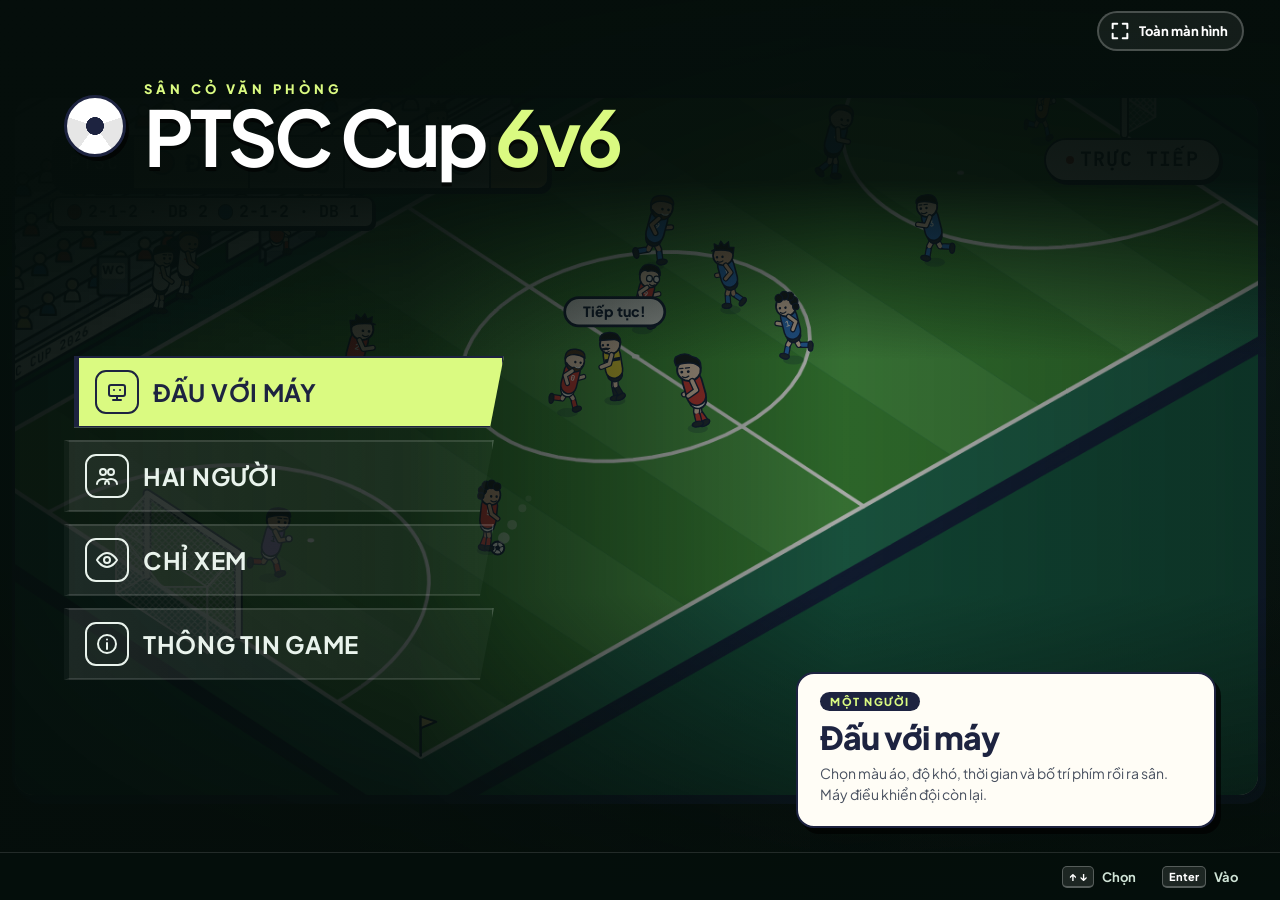
==== index.html @ 2df32056 "Kế hoạch trận kiểu PES, thay người và chiến thuật tự chọn, bộ lối chơi mới - Kế hoạch trận trong men" ====
<!doctype html>
<html lang="vi">
<head>
<meta charset="utf-8">
<meta name="viewport" content="width=device-width, initial-scale=1, viewport-fit=cover">
<meta name="theme-color" content="#06110d">
<title>PTSC Cup 6v6</title>
<link rel="stylesheet" href="game.css?v=20261016-plan">
</head>
<body>
<!-- The whole game is one stage: every menu, setting, guide and the match itself live inside it. -->
<main id="game" class="game" data-screen="menu" aria-label="PTSC Cup 6v6">
  <header class="game-bar">
    <button type="button" class="nav-back" hidden><span class="nav-back-icon" aria-hidden="true">‹</span><span class="nav-back-label">Quay lại</span><kbd>Esc</kbd></button>
    <p class="crumbs" aria-live="polite"></p>
    <button type="button" class="tool bar-fullscreen" data-fullscreen aria-pressed="false" aria-label="Toàn màn hình" title="Toàn màn hình"><svg viewBox="0 0 24 24" aria-hidden="true"><path class="expand-icon" d="M9 4H4v5m11-5h5v5M4 15v5h5m11-5v5h-5"/><path class="collapse-icon" d="M4 9h5V4m11 5h-5V4M9 20v-5H4m11 5v-5h5"/></svg><span class="fullscreen-label">Toàn màn hình</span></button>
  </header>

  <!-- Watching. As the main menu it plays behind the menu. -->
  <section id="panel-watch" class="screen watch-screen" data-screen="watch" aria-label="Chỉ xem">
    <div class="arena" tabindex="0" aria-label="Sân xem trận đấu; Space hoặc Esc mở menu, giữ Tab xem chỉ số">
      <div class="arena-surface">
        <div id="watch-match" class="ptsc-football"></div>
        <div class="arena-tools">
          <button type="button" class="tool pause" aria-label="Tạm dừng" title="Tạm dừng (Space)"><svg viewBox="0 0 24 24" aria-hidden="true"><path class="pause-icon" d="M8 5v14M16 5v14"/><path class="play-icon" d="M8 5l11 7-11 7z"/></svg></button>
          <button type="button" class="tool fullscreen" data-fullscreen aria-pressed="false" aria-label="Toàn màn hình" title="Toàn màn hình"><svg viewBox="0 0 24 24" aria-hidden="true"><path class="expand-icon" d="M9 4H4v5m11-5h5v5M4 15v5h5m11-5v5h-5"/><path class="collapse-icon" d="M4 9h5V4m11 5h-5V4M9 20v-5H4m11 5v-5h5"/></svg></button>
        </div>
      </div>
    </div>
    <nav class="main-menu" aria-label="Menu chính" hidden>
      <div class="menu-brand"><span class="brand-ball" aria-hidden="true"></span><div><span class="menu-eyebrow">Sân cỏ văn phòng</span><h1>PTSC Cup <em>6v6</em></h1></div></div>
      <ul class="menu-list">
        <li><a class="menu-item is-featured" href="#/cpu" data-go="cpu" data-nav data-kicker="Một người" data-desc="Chọn màu áo, độ khó, thời gian và bố trí phím rồi ra sân. Máy điều khiển đội còn lại."><span class="menu-icon" aria-hidden="true"><svg viewBox="0 0 24 24"><rect x="4" y="5" width="16" height="11" rx="2"/><path d="M8 20h8M12 16v4M9 10h.01M15 10h.01"/></svg></span><b>Đấu với máy</b></a></li>
        <li><a class="menu-item" href="#/local" data-go="local" data-nav data-kicker="Hai người · một bàn phím" data-desc="Mỗi người một đội trên cùng bàn phím. Người A chọn màu áo, người B chọn sân bắt đầu."><span class="menu-icon" aria-hidden="true"><svg viewBox="0 0 24 24"><circle cx="8" cy="8" r="3"/><circle cx="16" cy="8" r="3"/><path d="M2 20c0-3 3-5 6-5s6 2 6 5M10 20c0-3 3-5 6-5s6 2 6 5"/></svg></span><b>Hai người</b></a></li>
        <li><a class="menu-item" href="#/watch" data-go="watch" data-nav data-kicker="Máy đấu máy" data-desc="Hai đội máy đá với nhau: rượt đuổi, lội ngược dòng, bàn thắng phút cuối. Xem thẻ chỉ số của cả hai đội."><span class="menu-icon" aria-hidden="true"><svg viewBox="0 0 24 24"><path d="M2 12s4-7 10-7 10 7 10 7-4 7-10 7S2 12 2 12z"/><circle cx="12" cy="12" r="3"/></svg></span><b>Chỉ xem</b></a></li>
        <li><a class="menu-item" href="#/info/skills" data-go="info" data-nav data-kicker="Sổ tay" data-desc="Bảng skill, chỉ số và hình thể, phong cách chơi, layout phím, điều khiển, độ khó và luật."><span class="menu-icon" aria-hidden="true"><svg viewBox="0 0 24 24"><circle cx="12" cy="12" r="9"/><path d="M12 11v6M12 7.5h.01"/></svg></span><b>Thông tin game</b></a></li>
      </ul>
      <aside class="menu-preview" aria-live="polite"><span class="menu-preview-kicker"></span><strong class="menu-preview-title"></strong><p class="menu-preview-text"></p></aside>
    </nav>
  </section>

  <section id="panel-cpu" class="screen game-panel" data-screen="cpu" data-mode="cpu" aria-label="Đấu với máy" hidden>
    <div class="setup">
      <div class="setup-main">
        <div class="setup-title"><span class="kicker">Đấu với máy</span><h2>Chuẩn bị trận</h2></div>
        <div class="opt-list" role="group" aria-label="Cài đặt trận"></div>
        <p class="opt-desc" aria-live="polite"></p>
      </div>
      <aside class="setup-side"><div class="matchup"></div><button type="button" class="start" data-nav>Vào sân</button></aside>
    </div>
    <div class="match-screen" hidden>
      <div class="arena" tabindex="0" role="group" aria-label="Sân đấu với máy; dùng bàn phím để chơi, Esc mở menu, giữ Tab xem chỉ số">
        <div class="arena-surface">
          <div class="match-host"></div>
          <div class="arena-hints"><div class="pad-help" data-slot="A"></div></div>
          <div class="arena-tools">
            <button type="button" class="tool pause" aria-label="Tạm dừng" title="Tạm dừng (Space)"><svg viewBox="0 0 24 24" aria-hidden="true"><path class="pause-icon" d="M8 5v14M16 5v14"/><path class="play-icon" d="M8 5l11 7-11 7z"/></svg></button>
            <button type="button" class="tool fullscreen" data-fullscreen aria-pressed="false" aria-label="Toàn màn hình" title="Toàn màn hình"><svg viewBox="0 0 24 24" aria-hidden="true"><path class="expand-icon" d="M9 4H4v5m11-5h5v5M4 15v5h5m11-5v5h-5"/><path class="collapse-icon" d="M4 9h5V4m11 5h-5V4M9 20v-5H4m11 5v-5h5"/></svg></button>
          </div>
        </div>
        <p class="match-status sr-only" role="status"></p>
      </div>
    </div>
  </section>

  <section id="panel-local" class="screen game-panel" data-screen="local" data-mode="local" aria-label="Hai người" hidden>
    <div class="setup">
      <div class="setup-main">
        <div class="setup-title"><span class="kicker">Hai người</span><h2>Chuẩn bị trận</h2></div>
        <div class="opt-list" role="group" aria-label="Cài đặt trận"></div>
        <p class="opt-desc" aria-live="polite"></p>
      </div>
      <aside class="setup-side"><div class="matchup"></div><button type="button" class="start" data-nav>Vào sân</button></aside>
    </div>
    <div class="match-screen" hidden>
      <div class="arena" tabindex="0" role="group" aria-label="Sân đấu hai người; dùng chung bàn phím, Esc mở menu, giữ Tab xem chỉ số">
        <div class="arena-surface">
          <div class="match-host"></div>
          <div class="arena-hints"><div class="pad-help" data-slot="A"></div><div class="pad-help" data-slot="B"></div></div>
          <div class="arena-tools">
            <button type="button" class="tool pause" aria-label="Tạm dừng" title="Tạm dừng (Space)"><svg viewBox="0 0 24 24" aria-hidden="true"><path class="pause-icon" d="M8 5v14M16 5v14"/><path class="play-icon" d="M8 5l11 7-11 7z"/></svg></button>
            <button type="button" class="tool fullscreen" data-fullscreen aria-pressed="false" aria-label="Toàn màn hình" title="Toàn màn hình"><svg viewBox="0 0 24 24" aria-hidden="true"><path class="expand-icon" d="M9 4H4v5m11-5h5v5M4 15v5h5m11-5v5h-5"/><path class="collapse-icon" d="M4 9h5V4m11 5h-5V4M9 20v-5H4m11 5v-5h5"/></svg></button>
          </div>
        </div>
        <p class="match-status sr-only" role="status"></p>
      </div>
    </div>
  </section>

  <section id="screen-info" class="screen info-screen" data-screen="info" aria-label="Thông tin game" hidden>
    <div class="info-layout">
      <nav class="info-nav" role="tablist" aria-label="Thông tin game">
        <a role="tab" href="#/info/skills" data-pane="skills" data-nav>Bảng skill</a>
        <a role="tab" href="#/info/stats" data-pane="stats" data-nav>Chỉ số &amp; hình thể</a>
        <a role="tab" href="#/info/styles" data-pane="styles" data-nav>Phong cách chơi</a>
        <a role="tab" href="#/info/keys" data-pane="keys" data-nav>Layout phím</a>
        <a role="tab" href="#/info/controls" data-pane="controls" data-nav>Điều khiển</a>
        <a role="tab" href="#/info/rules" data-pane="rules" data-nav>Độ khó &amp; luật</a>
      </nav>
      <div class="info-panes" tabindex="0" aria-label="Nội dung; dùng mũi tên để cuộn">
        <div class="info-pane" data-pane="skills" role="tabpanel"></div>
        <div class="info-pane" data-pane="stats" role="tabpanel" hidden></div>
        <div class="info-pane" data-pane="styles" role="tabpanel" hidden></div>
        <div class="info-pane" data-pane="keys" role="tabpanel" hidden></div>
        <div class="info-pane" data-pane="controls" role="tabpanel" hidden></div>
        <div class="info-pane" data-pane="rules" role="tabpanel" hidden></div>
      </div>
    </div>
  </section>

  <footer class="prompt-bar" aria-label="Phím tắt"></footer>

  <div class="game-dialog" hidden>
    <div class="dialog-card" role="alertdialog" aria-modal="true" aria-labelledby="game-dialog-text">
      <p id="game-dialog-text" class="dialog-text"></p>
      <div class="dialog-actions"><button type="button" class="menu-item" data-nav data-answer="no">Hủy</button><button type="button" class="menu-item is-danger" data-nav data-answer="yes">Đồng ý</button></div>
    </div>
  </div>
</main>
<script src="ptsc-football.js?v=20261016-plan" defer></script>
<script src="keymap.js?v=20261016-plan" defer></script>
<script src="penalties.js?v=20261016-plan" defer></script>
<script src="game.js?v=20261016-plan" defer></script>
</body>
</html>
---- game.css ----
/* ------------------------------------------------------------------------------------------------
 * PTSC Cup 6v6 — the game page. Everything lives on one stage that fills the window (or the screen):
 * menus over a live match, match settings, the match with its pause menu and sheets, and game info.
 * Sticker style of the match art: ink outlines, offset shadows and a pear accent on a night-pitch ground.
 * ---------------------------------------------------------------------------------------------- */
:root { --ink: #1d2340; --paper: #f4f1e8; --card: #fffdf6; --pear: #dafa81; --pear-2: #e8ffa8; --night: #050e0b; --pitch: #0f2a22; --pitch-2: #133a2d; --muted: #586072; --line: #ffffff1f; --soft: #cfe3d6;
  color-scheme: dark; font-family: "Plus Jakarta Sans", "Segoe UI", system-ui, sans-serif; color: #e9f3ec; background: var(--night); }
* { box-sizing: border-box; }
html, body { height: 100%; margin: 0; overflow: hidden; background: var(--night); }
button, input, select { font: inherit; }
button { cursor: pointer; font-weight: 750; color: inherit; }
button:disabled { cursor: default; opacity: .45; }
[hidden] { display: none !important; }
:focus-visible { outline: 3px solid var(--pear); outline-offset: 2px; }
.sr-only { position: absolute; width: 1px; height: 1px; margin: -1px; padding: 0; overflow: hidden; clip: rect(0 0 0 0); white-space: nowrap; border: 0; }
kbd { display: inline-grid; place-items: center; min-width: 25px; min-height: 26px; padding: 0 6px; border: 1px solid #bcbeb2; border-bottom: 3px solid #bcbeb2; border-radius: 5px; background: #fffdf6; color: #1d2340; font-family: inherit; font-size: 11px; font-weight: 750; }
.primary, .secondary { min-height: 44px; border: 2px solid var(--ink); border-radius: 10px; padding: 10px 20px; background: var(--card); color: var(--ink); box-shadow: 2px 3px 0 var(--ink); }
.primary { background: var(--pear); }
.primary:hover, .secondary:hover:not(:disabled) { filter: brightness(.96); }
.primary:active, .secondary:active:not(:disabled) { transform: translate(1px, 2px); box-shadow: 1px 1px 0 var(--ink); }
.red { background: #e45248; }
.blue { background: #397eca; }

/* Stage */
.game { position: fixed; inset: 0; overflow: hidden; isolation: isolate;
  background: radial-gradient(120% 90% at 50% -10%, #1d5a40 0%, #0d281d 48%, var(--night) 100%); }
.game::before { content: ""; position: absolute; inset: 0; z-index: -1; pointer-events: none;
  background: repeating-linear-gradient(90deg, #ffffff06 0 90px, transparent 90px 180px); }
.screen { position: absolute; inset: 0; }

/* Top bar and key prompts: menus only, never over the match. */
.game-bar { position: absolute; top: 0; left: 0; right: 0; z-index: 20; display: flex; align-items: center; gap: 16px; height: 62px; padding: 0 clamp(12px, 3vw, 36px); pointer-events: none; }
.game-bar > * { pointer-events: auto; }
.game[data-screen="watch"] .game-bar, .game[data-screen="match"] .game-bar, .game[data-screen="watch"] .prompt-bar, .game[data-screen="match"] .prompt-bar { display: none; }
.nav-back { display: inline-flex; flex: none; align-items: center; gap: 8px; white-space: nowrap; min-height: 40px; padding: 5px 8px 5px 12px; border: 2px solid #ffffff3a; border-radius: 99px; background: #ffffff10; color: #fff; font-size: 14px; }
.nav-back-icon { font-size: 22px; line-height: 1; margin-top: -2px; }
.nav-back kbd, .sheet-back kbd { min-width: 0; min-height: 20px; padding: 0 5px; font-size: 10px; border-color: #ffffff50; background: #ffffff1a; color: #fff; border-bottom-width: 2px; }
.nav-back:hover, .nav-back:focus-visible { background: var(--pear); border-color: var(--ink); color: var(--ink); outline: none; }
.nav-back:hover kbd, .nav-back:focus-visible kbd, .sheet-back:hover kbd, .sheet-back:focus kbd { background: #fff; color: var(--ink); border-color: var(--ink); }
.crumbs { display: flex; align-items: center; gap: 10px; margin: 0; min-width: 0; overflow: hidden; white-space: nowrap; text-overflow: ellipsis; font-size: 12px; font-weight: 800; letter-spacing: .16em; text-transform: uppercase; color: var(--soft); }
.crumbs b { color: var(--pear); font-weight: 900; }
.crumbs span { opacity: .5; }
.tool { display: inline-grid; place-items: center; width: 42px; height: 36px; padding: 7px; border: 0; border-radius: 7px; background: #000a; color: #fff; opacity: .85; }
.tool:hover, .tool:focus-visible { opacity: 1; background: #000d; }
.tool svg { width: 22px; height: 22px; fill: none; stroke: currentColor; stroke-width: 2.2; stroke-linecap: round; stroke-linejoin: round; }
.collapse-icon, .is-expanded .expand-icon, .pause .play-icon, .pause.is-paused .pause-icon { display: none; }
.pause.is-paused .play-icon { display: block; }
.is-expanded .collapse-icon { display: block; }
.bar-fullscreen { display: inline-flex; gap: 8px; width: auto; height: 40px; margin-left: auto; padding: 6px 14px 6px 10px; border: 2px solid #ffffff3a; border-radius: 99px; background: #ffffff10; font-size: 13px; opacity: 1; }
.bar-fullscreen:hover, .bar-fullscreen:focus-visible { background: var(--pear); border-color: var(--ink); color: var(--ink); outline: none; }
.prompt-bar { position: absolute; left: 0; right: 0; bottom: 0; z-index: 20; display: flex; flex-wrap: wrap; justify-content: flex-end; align-items: center; gap: 4px 14px; min-height: 48px; padding: 8px clamp(12px, 3vw, 36px); border-top: 1px solid var(--line); background: #050e0bf2; color: var(--soft); font-size: 13px; pointer-events: none; }
.prompt { display: inline-flex; align-items: center; gap: 8px; padding: 4px 6px; border: 0; border-radius: 8px; background: none; color: inherit; font-weight: 700; pointer-events: auto; }
button.prompt:hover, button.prompt:focus-visible { background: #ffffff18; color: #fff; }
.prompt kbd { min-height: 22px; border-color: #ffffff40; border-bottom-width: 2px; background: #ffffff1a; color: #fff; }

/* Pitch: fitted into the stage at 16:9, centred, with its HUD. */
.arena { position: absolute; inset: 0; display: grid; place-items: center; padding: 12px; container-type: size; outline: none; }
.arena-surface { position: relative; width: min(100cqw, calc((100cqh - 8px) * 16 / 9 + 7px)); }
.arena-tools { position: absolute; right: 16px; bottom: 12px; z-index: 8; display: flex; flex-direction: column; gap: 6px; }
.arena-result { position: absolute; left: 50%; top: 14px; transform: translateX(-50%); z-index: 2; padding: 9px 14px; border: 1px solid #f5dd83; border-radius: 10px; background: #10261fed; color: #fff; text-align: center; pointer-events: none; }
.arena-result strong, .arena-result span { display: block; }
.arena-result strong { color: #f5dd83; font-size: clamp(12px, 1.8vw, 20px); }
.arena-result span { margin-top: 3px; font-size: 11px; }
.arena-energy { position: absolute; bottom: 12px; left: 16px; right: 68px; display: flex; justify-content: space-between; gap: 12px; z-index: 2; pointer-events: none; }
.energy-player { display: grid; grid-template-columns: minmax(0, 1fr) auto 74px; align-items: center; gap: 3px 8px; width: 245px; padding: 6px 9px; border-radius: 7px; border-left: 4px solid #e45248; background: #10261fed; color: #fff; font-size: 11px; }
.energy-player[data-team="B"] { border-left-color: #397eca; }
.energy-player strong { font-size: 14px; color: #baf399; font-variant-numeric: tabular-nums; }
.energy-player progress { grid-column: 1 / 3; width: 100%; height: 4px; accent-color: #a1e873; }
.energy-player.is-low strong { color: #ffc17a; }
.energy-player.is-low progress { accent-color: #ff986c; }
.energy-name { overflow: hidden; text-overflow: ellipsis; white-space: nowrap; }
.special-button { grid-column: 3; grid-row: 1 / 3; display: grid; grid-template-columns: 1fr auto; align-items: center; gap: 1px 3px; padding: 4px; min-height: 40px; border: 1px solid #f7cf63; border-radius: 6px; background: #243b2a; color: #ffe494; }
.special-button svg { width: 32px; height: 32px; fill: none; stroke: currentColor; stroke-width: 1.8; stroke-linejoin: round; stroke-linecap: round; filter: drop-shadow(0 0 3px #37a7eb88); }
.special-button.is-unavailable svg { filter: grayscale(1); opacity: .65; }
.special-button.is-active svg { filter: drop-shadow(0 0 4px #70eaffaa); opacity: 1; }
.special-button kbd { font-size: 10px; }
.special-button .skill-short { grid-column: 1 / -1; font-size: 9px; font-weight: 800; line-height: 1.1; text-align: center; white-space: nowrap; }
.special-button .skill-state { grid-column: 1 / -1; font-size: 8px; line-height: 1.1; text-align: center; opacity: .85; }
.special-button.is-unavailable { opacity: .55; }
.special-button.is-active { opacity: 1; color: #c7ffac; border-color: #a6f176; box-shadow: 0 0 9px #a6f17666; }
.special-button.is-used { color: #a7b0ac; border-color: #68736d; }
.restart-choice { position: absolute; z-index: 1; bottom: 82px; left: 16px; max-width: calc(100% - 84px); width: max-content; padding: 5px 8px; border-radius: 7px; background: #10261f80; color: #fff; font-size: 10px; pointer-events: none; }
.restart-choice[data-slot="B"] { left: auto; right: 68px; text-align: right; }
.restart-choice > div { display: flex; flex-wrap: wrap; gap: 5px; margin-top: 3px; }
.restart-choice[data-slot="B"] > div { justify-content: flex-end; }
.restart-keys span { white-space: nowrap; }
.restart-keys kbd { padding: 1px 4px; font-size: 9px; }
.restart-choice.is-preparing .restart-keys { opacity: .4; }
.arena-hints { display: flex; justify-content: space-between; align-items: flex-end; gap: 20px; position: absolute; bottom: 56px; left: 16px; right: 16px; color: #fff; opacity: .3; pointer-events: none; font-size: clamp(8px, 1.1vw, 13px); text-shadow: 0 1px 3px #000; }
.arena-hints .pad-help { gap: 9px; padding: 7px 9px; border-radius: 10px; background: #10261f; }
.arena-hints .pad-help[data-slot="B"] { flex-direction: row-reverse; margin-left: auto; }
.arena-hints .movement-help > strong { color: #fff; font-size: 8px; margin-bottom: 4px; }
.arena-hints .action-grid { flex: none; width: clamp(170px, 17vw, 210px); gap: 4px; }
.arena-hints .action-key { gap: 5px; min-height: 25px; padding: 3px 5px; font-size: clamp(8px, .8vw, 10px); border: 1px solid #ffffff50; border-radius: 5px; color: #fff; background: #ffffff12; }
.arena-hints .action-key kbd { min-width: 18px; min-height: 18px; padding: 0 3px; font-size: 9px; border-bottom-width: 2px; }
.arena-hints .action-key small { display: none; }
.arena-hints .action-key[data-action="pass"], .arena-hints .action-key[data-action="shoot"] { border-color: #b6f5c5; background: #ffffff20; }
.arena-hints button.action-key { pointer-events: auto; font-weight: 650; }
.arena-hints button.action-key:disabled { opacity: 1; }
.arena-hints .pad-diagram { width: clamp(64px, 8vw, 98px); height: clamp(64px, 8vw, 98px); }
.arena-hints .pad-key { width: 1.55em; height: 1.55em; font-size: clamp(8px, 1vw, 12px); }
.arena-hints .pad-player { font-size: clamp(9px, 1.1vw, 12px); }

/* Penalties, drawn over the pitch. */
.penalty-host { --color-ink: oklch(25.5% .06 268); --color-card: oklch(99.6% .004 92); --color-sky-soft: oklch(91% .045 255); --color-sun: oklch(90% .11 88); --color-pear-soft: oklch(96.5% .07 118); --art-skin: oklch(90% .05 60); --art-skin-2: oklch(76% .07 55); --art-hair: oklch(22% .01 260); --art-hair-brown: oklch(36% .05 55); --art-gold: oklch(82% .15 85); --art-shorts: oklch(30% .02 250); --art-red: oklch(60% .2 27); --art-blue: oklch(57% .15 255); --art-gk-r: oklch(60% .14 300); --art-gk-b: oklch(78% .15 62); --art-grass: oklch(64% .15 142); --art-grass-2: oklch(59.5% .15 142); --art-surround: oklch(50% .09 165); --art-stand: oklch(86% .03 255); --art-stand-deep: oklch(72% .04 255); --art-shadow: oklch(24% .07 262); --font-mono: "JetBrains Mono", Consolas, monospace; position: absolute; inset: 0; z-index: 1; overflow: hidden; border-radius: 20px; background: var(--art-grass); color: var(--color-ink); pointer-events: none; }
.penalty-scene { display: block; width: 100%; height: 100%; }
.penalty-scene .pen-actor { transform-box: view-box; transform-origin: 0 0; transition: transform .42s cubic-bezier(.3, .7, .4, 1); }
.penalty-scene [data-pen="ball"] { transition-duration: .5s; transition-timing-function: cubic-bezier(.2, .8, .35, 1); }
.penalty-scene [data-pen="keeper"] { transition-duration: .38s; }
.penalty-host.is-saved .penalty-scene [data-pen="ball"] { transition: transform .55s cubic-bezier(.3, 1.4, .5, 1); }
.penalty-scene.is-instant .pen-actor { transition: none !important; }
.penalty-scene [data-pen="net"] { transform-box: fill-box; transform-origin: 50% 100%; }
.penalty-host.is-goal [data-pen="net"] { animation: pen-net .5s ease-out; }
.penalty-scene [data-pen="burst"] { transition: opacity .3s; }
.penalty-host:not(.is-kicking) [data-pen="keeper"] .pen-body { animation: pen-sway 1.6s ease-in-out infinite alternate; }
@keyframes pen-net { 30% { transform: scale(1.03, .97) translateY(-2px); } }
@keyframes pen-sway { from { transform: translateX(-5px); } to { transform: translateX(5px); } }
.penalty-score { position: absolute; top: 12px; left: 12px; display: grid; gap: 5px; font-family: var(--font-mono); font-size: clamp(9px, 1.25vw, 14px); }
.pen-bug { display: flex; align-items: stretch; width: max-content; border: 2px solid var(--color-ink); border-radius: 12px; overflow: hidden; background: var(--color-card); box-shadow: 3px 4px 0 var(--color-ink); }
.pen-bug > * { display: flex; align-items: center; gap: 6px; padding: 5px 9px; }
.pen-cup { background: var(--color-ink); color: var(--color-card); font-size: .8em; letter-spacing: .08em; }
.pen-team { font-family: "Segoe UI", system-ui, sans-serif; font-weight: 800; }
.pen-team.is-attacking { background: var(--color-pear-soft); }
.pen-dot { width: 1em; height: 1em; border: 2px solid var(--color-ink); border-radius: 50%; }
.pen-bug b { border-inline: 2px solid var(--color-ink); font-size: 1.2em; font-variant-numeric: tabular-nums; }
.pen-history { display: flex; align-items: center; gap: 8px; width: max-content; padding: 3px 9px; border: 2px solid var(--color-ink); border-radius: 8px; background: var(--color-card); box-shadow: 2px 3px 0 var(--color-ink); font-size: .78em; font-weight: 700; }
.pen-marks { display: flex; gap: 3px; }
.pen-marks i { display: block; width: .8em; height: .8em; border: 1.5px solid var(--color-ink); border-radius: 50%; background: var(--color-card); }
.pen-marks i.goal { background: #63d98a; }
.pen-marks i.saved { background: #ff7a6b; }
.penalty-message { position: absolute; top: 12px; left: 50%; transform: translateX(-50%); width: max-content; max-width: 40%; margin: 0; padding: 5px 12px; border: 2px solid var(--color-ink); border-radius: 99px; background: var(--color-card); box-shadow: 2px 3px 0 var(--color-ink); font-size: clamp(9px, 1.2vw, 13px); font-weight: 800; text-align: center; }
.penalty-host.is-goal .penalty-message { background: var(--art-gold); }
.penalty-choices { position: absolute; bottom: 82px; left: 16px; right: 68px; display: flex; justify-content: space-between; gap: 12px; }
.penalty-player { max-width: 48%; padding: 6px 9px; border-radius: 7px; border-left: 4px solid #e45248; background: #10261fe0; color: #fff; font-size: clamp(8px, 1vw, 11px); }
.penalty-player[data-team="B"] { border-left-color: #397eca; }
.penalty-player strong, .penalty-player small { display: block; margin-bottom: 4px; }
.penalty-player small { color: #cfe3d6; }
.penalty-player .penalty-keys { display: flex; gap: 6px; margin-bottom: 4px; }
.penalty-player span { white-space: nowrap; }
.penalty-player kbd { padding: 1px 4px; min-width: 20px; min-height: 20px; font-size: inherit; }
.penalty-player.is-locked .penalty-keys { opacity: .4; }
.penalty-player[data-slot="B"] { text-align: right; margin-left: auto; border-left: 0; border-right: 4px solid #e45248; }
.penalty-player[data-slot="B"][data-team="B"] { border-right-color: #397eca; }
.penalty-player[data-slot="B"] .penalty-keys { justify-content: flex-end; }
@media (prefers-reduced-motion: reduce) { .penalty-scene .pen-actor { transition: none !important; } .penalty-host [data-pen] { animation: none !important; } }

/* Menu entries: slanted bars; the one under the cursor turns pear, like a console menu. */
.menu-item { position: relative; display: flex; align-items: center; gap: 14px; width: 100%; min-height: 54px; padding: 8px 26px 8px 16px; border: 2px solid var(--line); border-left: 5px solid transparent; background: linear-gradient(90deg, #ffffff17, #ffffff08); color: #e9f3ec; font-size: clamp(15px, 1.6vw, 19px); font-weight: 800; letter-spacing: .03em; text-align: left; text-decoration: none; text-transform: uppercase;
  clip-path: polygon(0 0, 100% 0, calc(100% - 14px) 100%, 0 100%); transition: transform .12s ease-out, background .12s, color .12s; }
.menu-item:focus { outline: none; transform: translateX(10px); border-color: var(--ink); background: var(--pear); color: var(--ink); }
.menu-item.is-featured { border-left-color: var(--pear); }
.menu-item.is-featured:focus { border-left-color: var(--ink); }
.menu-item-text { display: flex; align-items: center; gap: 12px; width: 100%; }
.toggle-state { margin-left: auto; padding: 2px 11px; border-radius: 99px; background: #ffffff24; font-size: .78em; letter-spacing: .06em; }
.support-button[aria-pressed="true"] .toggle-state { background: var(--pear); color: var(--ink); }
.menu-item:focus .toggle-state { background: var(--ink); color: var(--pear); }

/* Main menu: over the live match. */
.watch-screen.is-attract .arena-energy, .watch-screen.is-attract .arena-tools { display: none !important; }
.main-menu { position: absolute; inset: 0; z-index: 5; display: grid; grid-template-columns: minmax(280px, 430px) minmax(0, 1fr); grid-template-rows: auto minmax(0, 1fr); gap: clamp(18px, 4vh, 40px) clamp(24px, 5vw, 72px); padding: clamp(56px, 9vh, 92px) clamp(20px, 5vw, 80px) 72px;
  background: linear-gradient(180deg, #050e0bfa 0%, #050e0be6 20%, #050e0b00 40%), linear-gradient(90deg, #050e0bf2 0%, #050e0bd4 32%, #050e0b59 66%, #050e0b8c 100%), linear-gradient(0deg, #050e0bd9 0%, #050e0b00 34%); }
.menu-brand { grid-column: 1 / -1; display: flex; align-items: center; gap: 18px; }
.brand-ball { flex: none; width: clamp(40px, 5vw, 62px); aspect-ratio: 1; border: 3px solid var(--ink); border-radius: 50%; background: radial-gradient(circle at 50% 50%, var(--ink) 0 22%, transparent 23%), conic-gradient(from 0deg, #fff 0 72deg, #e6e6e6 72deg 144deg, #fff 144deg 216deg, #e6e6e6 216deg 288deg, #fff 288deg); box-shadow: 3px 4px 0 #000a; }
.menu-eyebrow { display: block; margin-bottom: 4px; font-size: clamp(10px, 1.1vw, 13px); font-weight: 800; letter-spacing: .32em; text-transform: uppercase; color: var(--pear); }
.main-menu h1 { margin: 0; font-size: clamp(34px, 6vw, 78px); line-height: .92; letter-spacing: -.05em; color: #fff; text-shadow: 0 4px 0 #0009; }
.main-menu h1 em { font-style: normal; color: var(--pear); }
.menu-list { display: grid; gap: clamp(8px, 1.4vh, 12px); align-content: center; margin: 0; padding: 0; list-style: none; }
.main-menu .menu-item { min-height: clamp(54px, 9vh, 72px); font-size: clamp(16px, 2vw, 24px); }
.menu-icon { display: grid; place-items: center; flex: none; width: clamp(34px, 4vw, 44px); aspect-ratio: 1; border: 2px solid currentColor; border-radius: 11px; }
.menu-icon svg { width: 60%; height: 60%; fill: none; stroke: currentColor; stroke-width: 2; stroke-linecap: round; stroke-linejoin: round; }
.menu-preview { align-self: end; justify-self: end; display: grid; gap: 6px; width: min(100%, 420px); padding: 18px 22px 20px; border: 2.5px solid var(--ink); border-radius: 18px; background: var(--card); color: var(--ink); box-shadow: 5px 6px 0 #000a; }
.menu-preview-kicker { justify-self: start; padding: 3px 10px; border-radius: 99px; background: var(--ink); color: var(--pear); font-size: 11px; font-weight: 800; letter-spacing: .14em; text-transform: uppercase; }
.menu-preview-title { font-size: clamp(22px, 2.6vw, 32px); font-weight: 900; letter-spacing: -.03em; }
.menu-preview-text { margin: 0; font-size: 14px; line-height: 1.55; color: #48505f; }

/* Match settings */
.setup { position: absolute; inset: 0; overflow: auto; scroll-padding: 76px 0 72px; display: grid; grid-template-columns: minmax(0, 1.2fr) minmax(280px, .8fr); gap: clamp(20px, 3vw, 40px); align-items: start; align-content: start; padding: 76px max(clamp(16px, 4vw, 56px), calc((100% - 1200px) / 2)) 72px; }
.setup-title { margin-bottom: 14px; }
.kicker { display: block; font-size: 12px; font-weight: 800; letter-spacing: .26em; text-transform: uppercase; color: var(--pear); }
.setup-title h2 { margin: 2px 0 0; font-size: clamp(28px, 4vw, 46px); line-height: 1; letter-spacing: -.04em; color: #fff; }
.opt-list { display: grid; gap: 8px; }
.opt { display: grid; grid-template-columns: minmax(0, 1fr) 38px minmax(120px, 220px) 38px; align-items: center; gap: 6px; width: 100%; min-height: 54px; padding: 6px 8px 6px 18px; border: 2px solid var(--line); border-radius: 12px; background: #ffffff0e; color: #e9f3ec; text-align: left; cursor: pointer; transition: transform .12s ease-out, background .12s, box-shadow .12s; }
.opt:focus { outline: none; transform: translateX(6px); border-color: var(--ink); background: var(--card); color: var(--ink); box-shadow: 4px 5px 0 #000a; }
.opt-label { min-width: 0; font-size: 15px; font-weight: 800; }
.opt-value { display: flex; align-items: center; justify-content: center; gap: 8px; min-width: 0; overflow: hidden; font-size: 16px; font-weight: 900; text-align: center; white-space: nowrap; text-overflow: ellipsis; }
.opt-arrow { display: grid; place-items: center; width: 36px; height: 36px; padding: 0; border: 2px solid currentColor; border-radius: 50%; background: transparent; color: inherit; opacity: .45; }
.opt-arrow svg { width: 18px; height: 18px; fill: none; stroke: currentColor; stroke-width: 3; stroke-linecap: round; stroke-linejoin: round; }
.opt:focus .opt-arrow { opacity: 1; }
.opt-arrow:hover { background: var(--pear); }
.opt[data-opt="level"][data-value="legend"] .opt-value { color: #ff9d8f; }
.opt[data-opt="level"][data-value="legend"]:focus .opt-value, .opt[data-opt="level"][data-value="legend"]:hover .opt-value { color: #b3261e; }
.swatch { width: 15px; height: 15px; border: 2px solid currentColor; border-radius: 4px; }
.opt-link { grid-template-columns: minmax(0, 1fr) auto; font: inherit; border-style: dashed; }
.opt-link .opt-value { padding-right: 10px; font-size: 14px; }
.opt-desc { min-height: 3.4em; margin: 14px 0 0; padding: 12px 16px; border-left: 4px solid var(--pear); border-radius: 0 12px 12px 0; background: #0000004d; color: var(--soft); font-size: 14px; line-height: 1.55; }
.opt-desc[data-tone="error"] { border-left-color: #ff8a7a; color: #ffd8d0; }
.setup-side { display: grid; gap: 16px; padding-top: 56px; }
.matchup { padding: 20px; border: 2.5px solid var(--ink); border-radius: 18px; background: var(--card); color: var(--ink); box-shadow: 5px 6px 0 #000a; }
.vs { display: grid; grid-template-columns: minmax(0, 1fr) auto minmax(0, 1fr); align-items: center; gap: 10px; text-align: center; }
.vs-team { display: grid; justify-items: center; gap: 4px; min-width: 0; }
.vs-team b { font-size: 20px; font-weight: 900; }
.vs-team small { font-size: 12px; color: var(--muted); }
.kit-shirt { display: block; width: clamp(56px, 6vw, 76px); aspect-ratio: 46 / 50; border: 3px solid var(--ink); border-radius: 12px 12px 8px 8px; clip-path: polygon(22% 0, 78% 0, 100% 18%, 88% 34%, 82% 30%, 82% 100%, 18% 100%, 18% 30%, 12% 34%, 0 18%); }
.vs-mark { padding: 4px 10px; border: 2.5px solid var(--ink); border-radius: 12px; background: var(--pear); font-size: 24px; font-weight: 900; font-style: italic; transform: rotate(-6deg); box-shadow: 2px 3px 0 var(--ink); }
.vs-facts { display: grid; grid-template-columns: repeat(2, minmax(0, 1fr)); gap: 8px; margin: 18px 0 0; }
.vs-facts div { padding: 8px 12px; border-radius: 10px; background: #f1f2ea; }
.vs-facts dt { font-size: 10px; font-weight: 800; letter-spacing: .1em; text-transform: uppercase; color: #6c7468; }
.vs-facts dd { margin: 2px 0 0; font-size: 17px; font-weight: 900; }
.vs-note { margin: 12px 0 0; font-size: 12px; font-weight: 700; color: #9a3412; }
.start { display: flex; align-items: center; justify-content: space-between; gap: 14px; min-height: 70px; padding: 12px 22px 12px 28px; border: 2.5px solid var(--ink); border-radius: 16px; background: var(--pear); color: var(--ink); font-size: clamp(20px, 2.4vw, 28px); font-weight: 900; letter-spacing: .05em; text-transform: uppercase; box-shadow: 5px 6px 0 #000a; transition: transform .12s, box-shadow .12s; }
.start:focus { outline: none; transform: translate(-2px, -3px); background: var(--pear-2); box-shadow: 7px 9px 0 #000a; }
.start kbd { font-size: 12px; min-height: 26px; }

/* Match menu over the stage: before kick-off, paused and at full time. */
.start-overlay { position: absolute; inset: 0; z-index: 6; display: grid; align-items: center; overflow: auto; padding: clamp(16px, 4vw, 64px); color: #fff;
  background: linear-gradient(90deg, #050e0bf0 0%, #050e0bd1 38%, #050e0b73 100%); }
.start-overlay[data-kind="start"] { background: linear-gradient(90deg, #050e0bf0 0%, #050e0bd9 30%, #050e0b40 62%, #050e0b1a 100%); }
.pause-layout { display: grid; grid-template-columns: minmax(230px, 340px) minmax(0, 430px); gap: clamp(20px, 4vw, 60px); align-items: center; }
.pause-menu { display: grid; gap: 7px; }
.pause-menu .menu-item { min-height: clamp(40px, 6.4vh, 52px); }
.pause-card { display: grid; justify-items: start; gap: 8px; padding: 20px 24px; border: 2.5px solid var(--ink); border-radius: 18px; background: var(--card); color: var(--ink); box-shadow: 5px 6px 0 #000a; }
.pause-kicker { padding: 3px 10px; border-radius: 99px; background: var(--ink); color: var(--pear); font-size: 11px; font-weight: 800; letter-spacing: .14em; text-transform: uppercase; }
.pause-title { font-size: clamp(22px, 3vw, 38px); font-weight: 900; line-height: 1.08; letter-spacing: -.03em; }
.pause-text { font-size: 15px; color: #48505f; }
.pause-text kbd { font-size: 12px; }
.pause-prompts { display: flex; flex-wrap: wrap; gap: 6px 14px; margin-top: 6px; font-size: 12px; color: var(--muted); }
.pause-prompts > span { display: inline-flex; align-items: center; gap: 4px; }
.pause-prompts i { font-style: normal; }
.pause-prompts kbd { min-height: 20px; min-width: 22px; font-size: 10px; }

/* Sheets: squads and controls, over the stage; Tab shows the cards over the running match. */
.sheet { position: absolute; inset: 0; z-index: 9; display: grid; grid-template-rows: auto minmax(0, 1fr); background: var(--night); color: #fff; }
.sheet-head { display: flex; align-items: center; gap: 16px; padding: 12px clamp(14px, 3vw, 36px); border-bottom: 1px solid var(--line); }
.sheet-head h2 { margin: 0; font-size: clamp(17px, 2.2vw, 24px); letter-spacing: -.02em; }
.sheet-back { display: inline-flex; align-items: center; gap: 8px; min-height: 40px; padding: 5px 8px 5px 12px; border: 2px solid #ffffff3a; border-radius: 99px; background: #ffffff10; color: #fff; font-size: 14px; }
.sheet-back > span { font-size: 22px; line-height: 1; margin-top: -2px; }
.sheet-back:focus { outline: none; background: var(--pear); border-color: var(--ink); color: var(--ink); }
.sheet-peek-note { display: none; margin-left: auto; font-size: 12px; color: var(--soft); }
.sheet-body { overflow: auto; padding: 18px clamp(14px, 3vw, 36px) 32px; }
.sheet .player-status { display: grid; grid-template-columns: repeat(auto-fit, minmax(300px, 1fr)); gap: 14px; }
.sheet.is-peek { grid-template-rows: auto auto; align-content: start; background: linear-gradient(180deg, #050e0bc7 0%, #050e0b66 70%, #050e0b00 100%); pointer-events: none; }
.sheet.is-peek .sheet-back, .sheet.is-peek .sheet-head h2, .sheet.is-peek .pc-skill-desc, .sheet.is-peek .charge-hud { display: none; }
.sheet.is-peek .sheet-head { border: 0; padding-bottom: 0; }
.sheet.is-peek .sheet-peek-note { display: inline-flex; align-items: center; gap: 6px; }
.sheet.is-peek .sheet-body { overflow: hidden; }
.sheet.is-peek .player-card { opacity: .96; }
.sheet .controls article { background: var(--card); color: var(--ink); }
.sheet .advanced-grid > .advanced { color: var(--ink); }
.sheet-tip { margin: 16px 0 0; color: var(--soft); font-size: 13px; line-height: 1.8; }

/* In-game confirm dialog. */
.game-dialog { position: absolute; inset: 0; z-index: 40; display: grid; place-items: center; padding: 16px; background: #030806b3; }
.dialog-card { display: grid; gap: 18px; width: min(100%, 440px); padding: 22px; border: 2.5px solid var(--ink); border-radius: 18px; background: var(--card); color: var(--ink); box-shadow: 6px 7px 0 #000a; }
.dialog-text { margin: 0; font-size: 17px; font-weight: 800; line-height: 1.45; }
.dialog-actions { display: flex; justify-content: flex-end; gap: 10px; }
.dialog-card .menu-item { width: auto; min-height: 44px; padding: 8px 24px 8px 16px; border-color: #d8d8cf; background: #f1f2ea; color: var(--ink); font-size: 15px; text-transform: none; }
.dialog-card .menu-item:focus { transform: none; background: var(--pear); border-color: var(--ink); }
.dialog-card .menu-item.is-danger:focus { background: #ffb3a8; }

/* Rating cards: one per side, big numbers first. */
.player-card { display: grid; gap: 12px; padding: 14px 16px; border: 2px solid var(--ink); border-top: 8px solid #e45248; border-radius: 16px; background: var(--card); color: var(--ink); box-shadow: 3px 4px 0 #000a; }
.player-card[data-team="B"] { border-top-color: #397eca; }
.pc-head { display: grid; grid-template-columns: auto minmax(0, 1fr) auto; align-items: center; gap: 12px; }
.pc-ovr { display: grid; place-items: center; align-content: center; width: 74px; height: 74px; border-radius: 14px; background: var(--ink); color: #fff; }
.pc-ovr b { font-size: 40px; font-weight: 900; line-height: 1; font-variant-numeric: tabular-nums; }
.pc-ovr b[data-level="high"] { color: #b8f58c; } .pc-ovr b[data-level="mid"] { color: #ffe27a; } .pc-ovr b[data-level="low"] { color: #ffa48f; }
.pc-ovr small { margin-top: 3px; font-size: 10px; font-weight: 800; letter-spacing: .14em; opacity: .7; }
.pc-id { display: grid; gap: 2px; min-width: 0; }
.pc-tag { font-size: 11px; font-weight: 800; letter-spacing: .07em; text-transform: uppercase; color: #c63d33; }
.player-card[data-team="B"] .pc-tag { color: #2b67ad; }
.player-card .pc-id strong { display: block; margin: 0; font-size: 24px; line-height: 1.15; overflow: hidden; text-overflow: ellipsis; white-space: nowrap; }
.pc-meta { font-size: 12px; color: var(--muted); }
.pc-skill { display: grid; justify-items: center; gap: 2px; min-width: 84px; text-align: center; }
.pc-skill svg { width: 50px; height: 50px; }
.pc-skill span { display: grid; }
.pc-skill b { font-size: 14px; }
.pc-skill small { font-size: 11px; color: var(--muted); }
.pc-skill.is-unavailable svg { filter: grayscale(.8); opacity: .6; }
.pc-skill.is-active svg { filter: drop-shadow(0 0 6px #8fe35c); }
.pc-energy { display: grid; grid-template-columns: auto 1fr; align-items: baseline; gap: 4px 10px; }
.pc-energy span { font-size: 12px; font-weight: 800; letter-spacing: .04em; color: var(--muted); text-transform: uppercase; }
.pc-energy b { justify-self: end; font-size: 32px; font-weight: 900; line-height: 1; color: #2f7a3c; font-variant-numeric: tabular-nums; }
.player-card.is-low .pc-energy b { color: #c2410c; }
.pc-bar { grid-column: 1 / -1; height: 12px; border-radius: 99px; background: #e3e4da; overflow: hidden; }
.pc-bar i { display: block; height: 100%; border-radius: 99px; background: linear-gradient(90deg, #5d9a45, #a6dc6a); transition: width .25s; }
.player-card.is-low .pc-bar i { background: linear-gradient(90deg, #d9572b, #ffb36b); }
.pc-stats { display: grid; grid-template-columns: repeat(5, minmax(0, 1fr)); gap: 6px; }
.pc-stat { display: grid; justify-items: center; gap: 2px; padding: 7px 2px 8px; border-radius: 10px; background: #f1f2ea; color: #48505f; }
.pc-stat b { font-size: 26px; font-weight: 900; line-height: 1; font-variant-numeric: tabular-nums; }
.pc-stat span { font-size: 10px; font-weight: 800; letter-spacing: .07em; color: #6c7468; }
.pc-stat > i { display: block; width: 80%; height: 4px; border-radius: 9px; background: #00000014; overflow: hidden; }
.pc-stat > i > i { display: block; height: 100%; width: 0; background: currentColor; }
.pc-stat[data-level="high"] { background: #e2f4e1; color: #1d7438; }
.pc-stat[data-level="mid"] { background: #fbf2d4; color: #876a0a; }
.pc-stat[data-level="low"] { background: #fbe8e3; color: #b13e2c; }
.pc-styles { display: flex; flex-wrap: wrap; gap: 8px; }
.pc-styles .chip { display: inline-flex; align-items: baseline; gap: 6px; padding: 6px 11px; border: 1.5px solid var(--ink); border-radius: 99px; font-size: 14px; }
.pc-styles .chip small { font-size: 10px; font-weight: 800; letter-spacing: .05em; color: #6c7468; text-transform: uppercase; }
.pc-styles .chip.atk { background: #ffefd2; }
.pc-styles .chip.def { background: #e0ebfa; }
.pc-skill-desc { margin: 0; font-size: 12px; line-height: 1.5; color: var(--muted); }
.charge-hud { font-size: 11px; color: var(--muted); }
.charge-hud progress { display: block; width: 100%; height: 7px; margin-top: 5px; accent-color: #619641; }
[data-level="high"] { color: #1f7a3c; } [data-level="mid"] { color: #8a6d0b; } [data-level="low"] { color: #b3412e; }

/* Controls guide: pad, action keys, advanced notes. */
.pad-help { display: flex; align-items: center; gap: 18px; min-width: 0; --control-accent: #147d40; --control-fill: #dff5df; }
.pad-help[data-slot="B"] { --control-accent: #2378bc; --control-fill: #deefff; }
.movement-help { flex-shrink: 0; text-align: center; }
.movement-help > strong { display: block; margin-bottom: 8px; font-size: 10px; letter-spacing: .1em; color: var(--control-accent); }
.action-grid { display: grid; grid-template-columns: repeat(2, minmax(0, 1fr)); gap: 7px; flex: 1; }
.action-key { display: flex; align-items: center; gap: 8px; min-height: 46px; min-width: 0; margin: 0; padding: 7px 9px; border: 1px solid #d0d8cc; border-radius: 8px; background: var(--card); color: #354337; font-size: 11px; text-align: left; font-weight: 650; }
.action-key kbd { flex-shrink: 0; font-size: 13px; min-width: 27px; min-height: 29px; }
.action-key > span { min-width: 0; line-height: 1.25; }
.action-key small { display: block; font-size: 9px; color: #788172; margin-top: 3px; font-weight: 500; }
.action-key[data-action="pass"], .action-key[data-action="shoot"] { border-color: var(--control-accent); background: var(--control-fill); }
.action-key.is-held { box-shadow: inset 0 0 0 2px var(--control-accent); }
.action-key.is-held kbd { background: var(--control-fill); border-color: var(--control-accent); }
.pad-diagram { position: relative; flex-shrink: 0; width: 98px; height: 98px; text-shadow: none; color: var(--ink); }
.pad-diagram img { display: block; width: 100%; height: 100%; }
.pad-player, .pad-key { position: absolute; display: grid; place-items: center; transform: translate(-50%, -50%); font-size: 12px; font-weight: 850; }
.pad-player { left: 50%; top: 50%; color: #147d40; }
.pad-help[data-slot="B"] .pad-player { color: #2378bc; }
.pad-key { width: 19px; height: 19px; border-radius: 4px; background: #fff; border: 1px solid #b0b4b6; }
.pad-up { top: 29%; left: 50%; }
.pad-down { top: 71%; left: 50%; }
.pad-left { top: 50%; left: 29%; }
.pad-right { top: 50%; left: 71%; }
.pad-key.is-held { background: #a5ffbf; border-color: #147d40; }
.pad-help[data-slot="B"] .pad-key.is-held { background: #8be7ff; border-color: #2378bc; }
.controls { display: grid; grid-template-columns: repeat(auto-fit, minmax(300px, 1fr)); gap: 16px; }
.controls article { padding: 17px 20px; background: #ebece1; border-radius: 12px; border-left: 4px solid #147d40; }
.controls article:has(.pad-help[data-slot="B"]) { border-left-color: #2378bc; }
.advanced { padding: 12px 16px; border: 1px solid #c7c9bc; border-radius: 12px; background: var(--card); color: var(--ink); font-size: 13px; }
.advanced h3 { margin: 0 0 4px; font-size: 13px; }
.advanced p { line-height: 1.8; color: #566073; margin: 10px 0 0; }
.advanced-grid { display: grid; grid-template-columns: repeat(auto-fit, minmax(280px, 1fr)); gap: 16px; margin-top: 16px; }
.advanced-grid .advanced { border-left: 4px solid #147d40; }
.advanced-grid .advanced[data-slot="B"] { border-left-color: #2378bc; }

/* Game info: sections on the left, the section on the right, all on the stage. */
.info-screen { padding: 70px clamp(12px, 3vw, 40px) 56px; }
.info-layout { display: grid; grid-template-columns: 240px minmax(0, 1fr); gap: 20px; height: 100%; max-width: 1240px; margin: 0 auto; }
.info-nav { align-self: start; display: grid; gap: 6px; }
.info-nav a { display: block; padding: 13px 16px; border: 2px solid var(--line); border-left: 5px solid transparent; background: linear-gradient(90deg, #ffffff14, #ffffff06); color: #e9f3ec; font-size: 15px; font-weight: 800; text-decoration: none; clip-path: polygon(0 0, 100% 0, calc(100% - 12px) 100%, 0 100%); transition: transform .12s, background .12s; }
.info-nav a:focus { outline: none; transform: translateX(6px); background: #ffffff2a; }
.info-nav a.is-current { border-color: var(--ink); background: var(--pear); color: var(--ink); }
.info-panes { min-width: 0; height: 100%; overflow: auto; border-radius: 18px; outline: none; }
.info-panes:focus-visible { box-shadow: 0 0 0 3px var(--pear); }
.info-pane { padding: clamp(16px, 2.6vw, 28px); border: 2px solid var(--ink); border-radius: 18px; background: var(--card); color: var(--ink); }
.pane-title { margin: 0 0 6px; font-size: clamp(22px, 3vw, 30px); letter-spacing: -.03em; }
.pane-lead { margin: 0 0 14px; color: var(--muted); font-size: 14px; line-height: 1.7; }
.pane-lead kbd { min-height: 20px; }
.info-pane h3 { margin: 22px 0 8px; font-size: 13px; letter-spacing: .08em; text-transform: uppercase; color: #48693a; }
.info-table-wrap { overflow-x: auto; }
.info-table { width: 100%; border-collapse: collapse; font-size: 14px; }
.info-table th, .info-table td { padding: 9px 10px; border-bottom: 1px solid #e3e4da; text-align: left; vertical-align: top; }
.info-table th { font-size: 11px; letter-spacing: .06em; text-transform: uppercase; color: #6c7468; }
.info-list { margin: 0; padding-left: 18px; line-height: 1.8; font-size: 14px; }
.guide-block { margin-top: 18px; }
.guide-block .controls { margin-top: 8px; }
.guide-block > .advanced { margin-top: 12px; }
.skill-legend-grid { display: grid; grid-template-columns: repeat(auto-fill, minmax(280px, 1fr)); gap: 8px; margin-top: 12px; }
.skill-legend-item { display: flex; align-items: center; gap: 10px; padding: 6px 8px; border: 1px solid #d0d8cc; border-radius: 9px; background: #fff; }
.skill-legend-item svg { flex: none; width: 40px; height: 40px; }
.skill-legend-item b { display: block; font-size: 13px; }
.skill-legend-item small { display: block; font-size: 11px; line-height: 1.4; color: var(--muted); }
.skill-legend-item b em { font-style: normal; font-weight: 600; font-size: 11px; color: #788172; }
.skill-legend-item .skill-when { margin-top: 2px; font-weight: 700; color: #48693a; }
.legend-group h3 { margin: 16px 0 0; font-size: 12px; letter-spacing: .06em; text-transform: uppercase; color: #48693a; }
.style-zone { display: grid; grid-template-columns: repeat(auto-fit, minmax(260px, 1fr)); gap: 8px 16px; margin-top: 8px; }
.style-zone > div { display: grid; gap: 6px; align-content: start; }
.style-zone h4 { margin: 0; font-size: 11px; color: #788172; font-weight: 700; }
.style-legend-item { padding: 8px 10px; border: 1px solid #d0d8cc; border-radius: 9px; background: #fff; }
.style-legend-item b { display: block; font-size: 13px; }
.style-legend-item b span { font-size: 11px; font-weight: 600; color: #788172; }
.style-legend-item small { display: block; margin-top: 3px; font-size: 11px; line-height: 1.45; color: var(--muted); }

/* Key layout editor */
.keymap { font-size: 13px; }
.keymap h3 { margin-top: 20px; }
.keymap-head { display: flex; flex-wrap: wrap; gap: 10px 18px; margin-top: 14px; }
.keymap-head label { display: flex; align-items: center; gap: 7px; font-weight: 650; }
.keymap-head select, .keymap-head input { min-height: 38px; max-width: 100%; padding: 6px 8px; border: 2px solid #c7c9bc; border-radius: 8px; background: #fff; color: var(--ink); font: inherit; color-scheme: light; }
.keymap-head input { width: 220px; }
.keymap-grid { display: grid; grid-template-columns: repeat(auto-fill, minmax(190px, 1fr)); gap: 8px; margin-top: 12px; }
.keymap-row { display: flex; align-items: center; justify-content: space-between; gap: 8px; padding: 6px 6px 6px 11px; border: 1px solid #d0d8cc; border-radius: 8px; background: #fff; }
.keymap-key { min-width: 76px; min-height: 36px; padding: 3px 8px; border: 1px solid #bcbeb2; border-radius: 7px; background: #f4f1e8; color: var(--ink); }
.keymap-key:hover { background: #eff7d9; }
.keymap-key.is-listening { border-color: #375fc7; background: #e3ebff; color: #24438f; font-size: 12px; animation: keymap-listen 1s ease-in-out infinite alternate; }
@keyframes keymap-listen { to { box-shadow: 0 0 0 3px #375fc755; } }
.keymap-status { min-height: 1.6em; margin: 10px 0 0; font-weight: 650; color: #48693a; }
.keymap-status[data-tone="error"] { color: #b3261e; }
.keymap-actions { display: flex; flex-wrap: wrap; gap: 8px; margin-top: 8px; }
.keymap-actions .secondary { min-height: 38px; padding: 7px 13px; font-size: 13px; }
.keymap-actions .secondary.is-current { background: #eff7d9; }
.info-pane :focus-visible { outline-color: #375fc7; }

/* Narrow and short stages */
@media (max-height: 560px) {
  .main-menu { padding-top: 54px; padding-bottom: 54px; }
  .main-menu .menu-item { min-height: 44px; font-size: 15px; }
  .menu-preview { padding: 12px 16px; }
  .menu-preview-text { font-size: 12px; }
  .pause-menu .menu-item { min-height: 36px; font-size: 13px; }
  .pause-card { padding: 14px 16px; }
  .opt { min-height: 46px; }
}
@media (max-width: 760px) {
  .game-bar { height: 54px; gap: 10px; }
  .bar-fullscreen .fullscreen-label { display: none; }
  .bar-fullscreen { padding: 6px 10px; }
  .nav-back kbd, .crumbs { display: none; }
  .opt.opt-link { grid-template-columns: minmax(0, 1fr) auto; }
  .opt.opt-link .opt-value { font-size: 13px; padding-right: 4px; }
  .start-overlay, .start-overlay[data-kind="start"] { background: #050e0bf0; }
  .main-menu { background: #050e0bf2; }
  .main-menu { grid-template-columns: 1fr; grid-template-rows: auto auto 1fr; padding: 60px 16px 60px; }
  .menu-preview { justify-self: stretch; width: auto; }
  .setup { grid-template-columns: 1fr; padding: 64px 14px 112px; scroll-padding: 64px 0 112px; }
  .setup-side { padding-top: 0; }
  .opt { grid-template-columns: minmax(0, 1fr) 32px minmax(96px, 140px) 32px; padding-left: 12px; }
  .opt-label { font-size: 13px; }
  .opt-value { font-size: 14px; }
  .opt-arrow { width: 32px; height: 32px; }
  .info-screen { padding: 60px 10px 52px; }
  .info-layout { grid-template-columns: 1fr; grid-template-rows: auto minmax(0, 1fr); gap: 10px; }
  .info-nav { display: flex; overflow-x: auto; gap: 6px; padding-bottom: 4px; }
  .info-nav a { flex: none; padding: 9px 14px; font-size: 13px; clip-path: none; border-radius: 10px; }
  .pause-layout { grid-template-columns: 1fr; }
  .pause-card { order: -1; }
  .sheet .player-status { grid-template-columns: 1fr; }
  .controls { grid-template-columns: 1fr; }
  .advanced-grid { grid-template-columns: 1fr; }
  .keymap-head input { width: 100%; }
  .keymap-head label { flex-wrap: wrap; width: 100%; }
}
@media (max-width: 640px) {
  .arena { padding: 6px; }
  .arena-hints { left: 6px; right: 6px; bottom: 52px; gap: 6px; font-size: 7px; }
  .arena-hints .pad-help { gap: 5px; padding: 4px; flex-direction: column; }
  .arena-hints .pad-help[data-slot="B"] { flex-direction: column; }
  .arena-hints .movement-help { display: flex; align-items: center; gap: 5px; }
  .arena-hints .movement-help > strong { margin-bottom: 0; font-size: 6px; }
  .arena-hints .pad-diagram { width: 34px; height: 34px; }
  .arena-hints .pad-key { font-size: 6px; }
  .arena-hints .action-grid { width: 132px; gap: 3px; }
  .arena-hints .action-key { min-height: 18px; padding: 2px 3px; font-size: 6px; gap: 3px; }
  .arena-hints .action-key kbd { min-width: 12px; min-height: 12px; font-size: 6px; padding: 0 2px; }
  .arena-tools { right: 8px; bottom: 8px; gap: 4px; }
  .tool { width: 34px; height: 30px; padding: 5px; }
  .arena-result { top: 48px; padding: 5px 9px; }
  .arena-energy { left: 6px; right: 48px; bottom: 8px; gap: 6px; }
  .energy-player { width: 140px; grid-template-columns: minmax(0, 1fr) auto 48px; padding: 5px 6px; font-size: 9px; gap: 2px 4px; }
  .special-button { padding: 2px; gap: 1px; }
  .special-button svg { width: 18px; height: 18px; }
  .special-button kbd, .special-button .skill-state, .special-button .skill-short { font-size: 7px; }
  .energy-player strong { font-size: 12px; }
  .penalty-choices { bottom: 47px; left: 6px; right: 6px; gap: 6px; }
  .penalty-player { padding: 5px; }
  .penalty-player kbd { padding: 1px 3px; }
  .penalty-message { top: auto; bottom: 108px; max-width: 70%; padding: 3px 6px; border-width: 1.5px; }
  .restart-choice { bottom: 58px; left: 6px; max-width: calc(100% - 60px); padding: 4px 6px; font-size: 8px; }
  .restart-choice[data-slot="B"] { right: 54px; }
  .restart-keys kbd { font-size: 8px; }
  .penalty-score { top: 6px; left: 6px; padding: 4px 6px; }
  .pen-bug > * { padding: 3px 5px; gap: 4px; }
  .pen-history { padding: 2px 5px; }
  .player-card { padding: 12px; gap: 10px; }
  .pc-ovr { width: 60px; height: 60px; }
  .pc-ovr b { font-size: 32px; }
  .player-card .pc-id strong { font-size: 20px; }
  .pc-skill { min-width: 64px; }
  .pc-skill svg { width: 40px; height: 40px; }
  .pc-stat b { font-size: 20px; }
  .controls article { padding: 12px; }
  .controls .pad-help { gap: 12px; }
  .controls .pad-diagram { width: 74px; height: 74px; }
  .controls .action-key { gap: 5px; padding: 6px; font-size: 10px; }
}
/* Game plan: both sides with a pitch and a list, player info and ratings, tactics, the automatic coach. */
.plan-sheet .sheet-body { display: grid; grid-template-rows: auto minmax(0, 1fr) auto; gap: 12px; padding-top: 12px; padding-bottom: 12px; overflow: hidden; }
.plan-tabs { display: flex; gap: 6px; }
.plan-tab { padding: 8px 18px 8px 14px; border: 2px solid var(--line); border-left: 5px solid transparent; background: #ffffff10; color: #e9f3ec; font-size: 14px; font-weight: 800; letter-spacing: .04em; text-transform: uppercase; clip-path: polygon(0 0, 100% 0, calc(100% - 10px) 100%, 0 100%); }
.plan-tab:hover { background: #ffffff22; }
.plan-tab.is-current { border-color: var(--ink); background: var(--pear); color: var(--ink); }
.plan-teams { display: grid; grid-template-columns: repeat(2, minmax(0, 1fr)); gap: 14px; min-height: 0; }
.plan-team { position: relative; display: grid; grid-template-rows: auto minmax(0, 1fr); min-height: 0; overflow: hidden; border: 2px solid var(--ink); border-radius: 16px; background: var(--card); color: var(--ink); box-shadow: 4px 5px 0 #000a; }
.plan-head { display: grid; grid-template-columns: auto minmax(0, 1fr) auto; align-items: center; gap: 12px; padding: 10px 14px; background: linear-gradient(90deg, #b9372e, #e45248); color: #fff; }
.plan-head[data-team="B"] { background: linear-gradient(90deg, #255f9e, #397eca); }
.plan-head .kit-shirt { width: 30px; border-width: 2.5px; }
.plan-title b { display: block; font-size: 19px; font-weight: 900; letter-spacing: -.02em; }
.plan-title small, .plan-formation small { font-size: 11px; font-weight: 700; opacity: .85; }
.plan-formation { display: grid; justify-items: end; }
.plan-formation b { font-family: "JetBrains Mono", Consolas, monospace; font-size: 22px; line-height: 1; }
.plan-main { display: grid; grid-template-columns: minmax(150px, .8fr) minmax(0, 1.2fr); gap: 10px; min-height: 0; padding: 10px; }
.plan-pitch { position: relative; align-self: start; aspect-ratio: 3 / 4; border: 2px solid var(--ink); border-radius: 10px; overflow: hidden;
  background: repeating-linear-gradient(180deg, #4f9d3a 0 12.5%, #5aa943 12.5% 25%); }
.pp-lines { position: absolute; inset: 6px; border: 1.5px solid #ffffffb3; border-radius: 4px;
  background: linear-gradient(#ffffffb3, #ffffffb3) 0 50% / 100% 1.5px no-repeat, radial-gradient(circle at 50% 50%, transparent 0 13%, #ffffffb3 13% calc(13% + 1.5px), transparent calc(13% + 1.5px)); }
.pp-lines::before, .pp-lines::after { content: ""; position: absolute; left: 28%; right: 28%; height: 13%; border: 1.5px solid #ffffffb3; }
.pp-lines::before { top: -1.5px; border-top: 0; } .pp-lines::after { bottom: -1.5px; border-bottom: 0; }
.pp-token { position: absolute; display: grid; justify-items: center; width: 58px; padding: 0; border: 0; background: none; color: #fff; transform: translate(-50%, -62%); }
.pp-face { width: 28px; height: 30px; }
.pp-tag { display: inline-flex; align-items: center; gap: 2px; margin-top: -3px; padding: 1px 3px 1px 1px; border-radius: 4px; background: #10261fe6; font-size: 10px; }
.pp-tag .pos-badge { min-width: 0; padding: 0 3px; font-size: 9px; }
.pp-name { max-width: 64px; overflow: hidden; font-size: 10px; font-weight: 800; white-space: nowrap; text-overflow: ellipsis; text-shadow: 0 1px 2px #000, 0 0 2px #000; }
.pp-token[data-state="off"] .pp-face { opacity: .45; }
.pp-token:hover .pp-tag { outline: 2px solid var(--pear); }
.pos-badge { display: inline-grid; place-items: center; min-width: 30px; padding: 2px 5px; border-radius: 5px; color: #fff; font-size: 11px; font-weight: 900; letter-spacing: .03em; }
.pos-badge[data-line="GK"], .shape-mini [data-line="GK"] { background: #d29b10; fill: #f2c13b; }
.pos-badge[data-line="DF"], .shape-mini [data-line="DF"] { background: #2b74c4; fill: #4a9cf0; }
.pos-badge[data-line="MF"], .shape-mini [data-line="MF"] { background: #258a4c; fill: #43c776; }
.pos-badge[data-line="FW"], .shape-mini [data-line="FW"] { background: #c4372d; fill: #f0645a; }
.plan-pane { min-height: 0; overflow: auto; }
.plan-list { display: grid; gap: 4px; align-content: start; }
.plan-row { display: grid; grid-template-columns: auto minmax(0, 1fr) 48px auto 34px; align-items: center; gap: 8px; width: 100%; min-height: 44px; padding: 4px 8px; border: 2px solid transparent; border-radius: 9px; background: #f1f2ea; color: var(--ink); text-align: left; font-weight: 700; }
.plan-row:focus { outline: none; border-color: var(--ink); background: var(--pear); }
.plan-name { min-width: 0; }
.plan-name b { display: block; overflow: hidden; font-size: 14px; white-space: nowrap; text-overflow: ellipsis; }
.plan-name small { display: block; overflow: hidden; color: var(--muted); font-size: 10px; font-weight: 600; white-space: nowrap; text-overflow: ellipsis; }
.plan-energy { height: 6px; border-radius: 9px; background: #d9dbd0; overflow: hidden; }
.plan-energy i { display: block; height: 100%; border-radius: 9px; background: linear-gradient(90deg, #5d9a45, #a6dc6a); }
.plan-flags { display: flex; gap: 3px; }
.flag { display: inline-grid; place-items: center; width: 16px; height: 16px; border-radius: 4px; color: #fff; font-size: 10px; font-style: normal; font-weight: 900; }
.flag.off { background: #d63a2f; } .flag.on { background: #2f9e57; } .flag.card { width: 11px; background: #f2c13b; border: 1px solid #8a6d0b; } .flag.hurt { background: #fff; color: #d63a2f; border: 1.5px solid #d63a2f; }
.plan-ovr { justify-self: end; font-size: 18px; font-variant-numeric: tabular-nums; }
.plan-ovr[data-level="high"] { color: #1d7438; } .plan-ovr[data-level="mid"] { color: #876a0a; } .plan-ovr[data-level="low"] { color: #b13e2c; }
.plan-row[data-state="off"] { background: #fde3df; } .plan-row[data-state="on"] { background: #dff3e5; }
.plan-row[data-state="pick"] { border-color: var(--ink); background: #ffe7a3; box-shadow: inset 0 0 0 2px #d29b10; }
.plan-row[data-state="choose"] { border-style: dashed; border-color: #2f9e57; }
.plan-row[data-hurt] .plan-name b { color: #b13e2c; }
.plan-sep { margin: 8px 0 2px; color: #48693a; font-size: 11px; font-weight: 800; letter-spacing: .12em; text-transform: uppercase; }
.plan-empty, .plan-note { margin: 6px 2px; color: var(--muted); font-size: 12px; line-height: 1.5; }
.plan-shape { display: grid; grid-template-columns: 44px minmax(0, 1fr) auto; align-items: center; gap: 10px; width: 100%; padding: 6px 10px; border: 2px solid transparent; border-radius: 10px; background: #f1f2ea; color: var(--ink); text-align: left; }
button.plan-shape:focus { outline: none; border-color: var(--ink); background: var(--pear); }
.plan-shape[aria-pressed="true"] { border-color: var(--ink); }
.plan-shape b { display: block; font-family: "JetBrains Mono", Consolas, monospace; font-size: 16px; }
.plan-shape small { display: block; font-size: 12px; font-weight: 800; }
.plan-shape em { display: block; margin-top: 2px; color: var(--muted); font-size: 11px; font-style: normal; line-height: 1.4; }
.plan-check { padding: 2px 8px; border-radius: 99px; background: var(--ink); color: var(--pear); font-size: 10px; font-style: normal; font-weight: 800; white-space: nowrap; }
.shape-mini { width: 40px; height: 56px; }
.shape-mini rect, .shape-mini path { fill: #5aa943; stroke: #fff; stroke-width: 1.2; }
.shape-mini path { fill: none; }
.shape-mini circle { stroke: var(--ink); stroke-width: .8; }
.plan-toggle { display: flex; align-items: center; gap: 12px; width: 100%; padding: 10px 12px; border: 2px solid transparent; border-radius: 10px; background: #f1f2ea; color: var(--ink); text-align: left; }
.plan-toggle:focus { outline: none; border-color: var(--ink); background: var(--pear); }
.plan-toggle b { display: block; font-size: 14px; }
.plan-toggle small { display: block; color: var(--muted); font-size: 11px; font-weight: 600; }
.plan-toggle .toggle-state { margin-left: auto; padding: 3px 12px; border-radius: 99px; background: #d9dbd0; color: var(--ink); }
.plan-toggle[aria-pressed="true"] .toggle-state { background: var(--ink); color: var(--pear); }
.plan-foot { display: flex; flex-wrap: wrap; align-items: center; justify-content: space-between; gap: 6px 18px; min-height: 28px; }
.plan-status { margin: 0; color: var(--pear); font-size: 14px; font-weight: 800; }
.plan-prompts { display: flex; flex-wrap: wrap; gap: 4px 14px; margin: 0 0 0 auto; color: var(--soft); font-size: 12px; }
.plan-prompts > span { display: inline-flex; align-items: center; gap: 4px; }
.plan-prompts kbd, .pd-pages kbd { min-width: 20px; min-height: 20px; border-color: #ffffff40; border-bottom-width: 2px; background: #ffffff1a; color: #fff; font-size: 10px; }
/* Player info over his side's panel: page 1 info, page 2 ratings. */
.plan-detail { position: absolute; inset: 0; z-index: 2; display: grid; grid-template-rows: auto auto minmax(0, 1fr) auto; overflow: hidden; background: linear-gradient(160deg, #2a0f12, #12060a 70%); color: #fff; outline: none; }
.plan-team[data-team="B"] .plan-detail { background: linear-gradient(160deg, #0d2340, #060c18 70%); }
.pd-head { display: flex; align-items: center; justify-content: space-between; gap: 10px; padding: 10px 16px; border-bottom: 1px solid #ffffff1f; }
.pd-head b { font-size: 18px; font-weight: 900; }
.pd-pages { display: inline-flex; align-items: center; gap: 4px; color: var(--soft); font-size: 12px; font-weight: 700; }
.pd-top { display: grid; grid-template-columns: auto minmax(0, 1fr) auto auto; align-items: center; gap: 12px; padding: 10px 16px; }
.pd-face { width: 64px; height: 76px; border-bottom: 3px solid #43c776; }
.pd-id { display: grid; gap: 3px; min-width: 0; }
.pd-num { color: var(--soft); font-size: 12px; font-weight: 800; }
.pd-id strong { overflow: hidden; font-size: 22px; line-height: 1.1; white-space: nowrap; text-overflow: ellipsis; }
.pd-pos { display: flex; align-items: center; gap: 8px; }
.pd-pos small { color: var(--soft); font-size: 11px; }
.pd-ovr { display: grid; justify-items: center; }
.pd-ovr b { font-size: 46px; font-weight: 900; line-height: 1; color: #fff; }
.pd-ovr b[data-level="high"] { color: #b8f58c; } .pd-ovr b[data-level="mid"] { color: #ffe27a; } .pd-ovr b[data-level="low"] { color: #ffa48f; }
.pd-ovr small { font-size: 10px; font-weight: 800; letter-spacing: .14em; opacity: .7; }
.radar { width: 108px; height: 108px; overflow: visible; }
.radar-ring { fill: #ffffff0d; stroke: #ffffff40; stroke-width: .8; }
.radar-shape { fill: #4ad0e080; stroke: #5ee6f5; stroke-width: 1.4; }
.radar text { fill: #cfe3d6; font-size: 7px; font-weight: 800; text-anchor: middle; dominant-baseline: middle; }
.pd-body { min-height: 0; overflow: auto; padding: 4px 16px 10px; }
.pd-info { display: grid; grid-template-columns: repeat(3, minmax(0, 1fr)); gap: 6px; margin: 0; }
.pd-info div { padding: 6px 10px; border-radius: 8px; background: #ffffff12; }
.pd-info dt { color: var(--soft); font-size: 10px; font-weight: 800; letter-spacing: .08em; text-transform: uppercase; }
.pd-info dd { margin: 2px 0 0; font-size: 15px; font-weight: 800; }
.pd-styles { display: grid; grid-template-columns: repeat(2, minmax(0, 1fr)); gap: 8px; margin-top: 10px; }
.pd-style { padding: 8px 12px; border-left: 4px solid #f0a14a; border-radius: 8px; background: #ffffff12; }
.pd-style.def { border-left-color: #4a9cf0; }
.pd-style small { display: block; color: var(--soft); font-size: 10px; font-weight: 800; letter-spacing: .08em; text-transform: uppercase; }
.pd-style b { display: block; font-size: 16px; }
.pd-style em { display: block; color: var(--pear); font-size: 11px; font-style: normal; font-weight: 700; }
.pd-style p { margin: 4px 0 0; color: #dbe7df; font-size: 12px; line-height: 1.45; }
.pd-skill { display: flex; align-items: center; gap: 10px; margin-top: 10px; padding: 8px 12px; border-radius: 8px; background: #ffffff12; }
.pd-skill svg { flex: none; width: 40px; height: 40px; }
.pd-skill b { display: block; font-size: 14px; }
.pd-skill small { display: block; color: #dbe7df; font-size: 11px; line-height: 1.4; }
.pd-skill .pd-pen { margin-top: 2px; color: var(--pear); font-weight: 700; }
.pd-stats { display: grid; gap: 4px; margin: 0; padding: 0; list-style: none; }
.pd-stats li { display: grid; grid-template-columns: 46px minmax(0, 1fr) 30%; align-items: center; gap: 12px; padding: 1px 0; border-bottom: 1px solid #ffffff14; }
.pd-stats b { display: grid; place-items: center; height: 24px; border-radius: 5px; color: #1a1a1a; font-size: 16px; font-weight: 900; font-variant-numeric: tabular-nums; }
.pd-stats b[data-tone="top"] { background: #8fe35a; } .pd-stats b[data-tone="good"] { background: #f2d24c; } .pd-stats b[data-tone="fair"] { background: #f2994a; } .pd-stats b[data-tone="low"] { background: #eb5757; color: #fff; }
.pd-stats span { font-size: 14px; font-weight: 700; }
.pd-stats li > i { height: 6px; border-radius: 9px; background: #ffffff1f; overflow: hidden; }
.pd-stats li > i > i { display: block; height: 100%; background: #5ee6f5; }
.pd-actions { display: flex; flex-wrap: wrap; gap: 8px; padding: 10px 16px; border-top: 1px solid #ffffff1f; }
.pd-actions .secondary { min-height: 38px; padding: 6px 14px; font-size: 13px; }
.pd-actions kbd { min-height: 18px; min-width: 0; padding: 0 4px; font-size: 9px; }
@media (max-width: 1100px) {
  .plan-sheet .sheet-body { display: block; overflow: auto; }
  .plan-sheet .sheet-body > * + * { margin-top: 12px; }
  .plan-teams, .plan-main { min-height: auto; }
  .plan-teams { grid-template-columns: 1fr; }
  .plan-team { grid-template-rows: auto auto; overflow: visible; }
  .plan-pane { overflow: visible; }
  .plan-team:has(.plan-detail) { min-height: 640px; }
  .plan-detail { border-radius: 14px; }
}
@media (max-width: 560px) {
  .plan-main { grid-template-columns: 1fr; }
  .plan-pitch { width: min(100%, 260px); justify-self: center; }
  .plan-pitch { width: min(100%, 230px); }
  .pd-top { grid-template-columns: auto minmax(0, 1fr) auto; }
  .pd-top .radar { display: none; }
  .pd-info { grid-template-columns: repeat(2, minmax(0, 1fr)); }
  .pd-styles { grid-template-columns: 1fr; }
  .plan-tab { padding: 6px 10px; font-size: 12px; }
  .plan-prompts { display: none; }
}
/* Upright phones: the stamina boxes go under the pitch instead of over it; the key guide is of no use there. */
@media (max-width: 640px) and (orientation: portrait) {
  .arena-energy { top: 100%; bottom: auto; left: 0; right: 0; margin-top: 10px; }
  .energy-player { width: calc(50% - 3px); }
  .arena-hints { display: none; }
  .restart-choice { bottom: 12px; }
}
/* Touch screens have no keyboard prompts to read. */
@media (hover: none) { span.prompt, .pause-prompts { display: none; } }
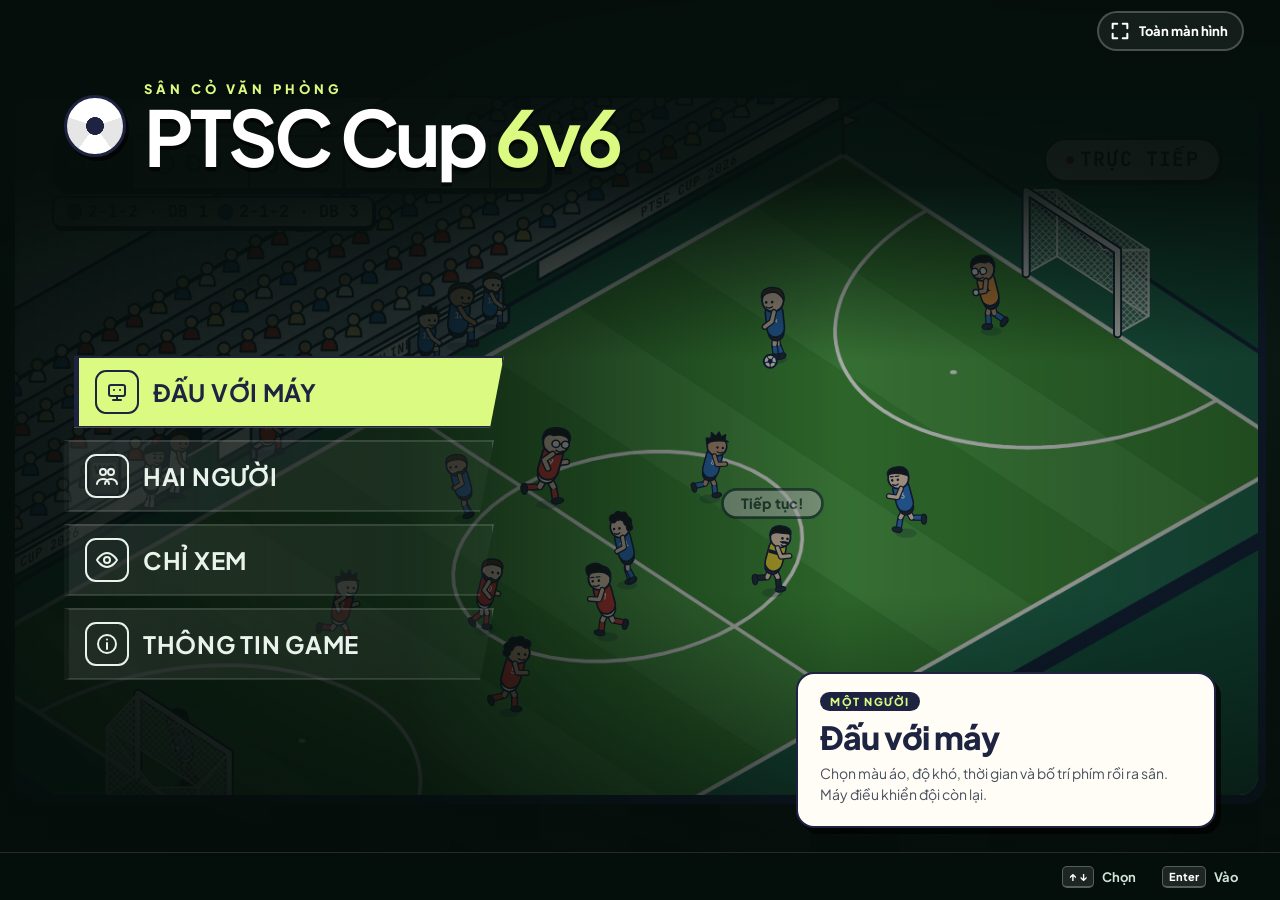
==== commit 0b4edcfb: "Thông tin game kiểu menu PES: màn duyệt với nhóm, ô chọn và thẻ chi tiết - Sáu mục thành màn duyệt: " ====
--- a/index.html
+++ b/index.html
@@ -5,7 +5,7 @@
 <meta name="viewport" content="width=device-width, initial-scale=1, viewport-fit=cover">
 <meta name="theme-color" content="#06110d">
 <title>PTSC Cup 6v6</title>
-<link rel="stylesheet" href="game.css?v=20261016-plan">
+<link rel="stylesheet" href="game.css?v=20261016-info">
 </head>
 <body>
 <!-- The whole game is one stage: every menu, setting, guide and the match itself live inside it. -->
@@ -117,9 +117,9 @@
     </div>
   </div>
 </main>
-<script src="ptsc-football.js?v=20261016-plan" defer></script>
-<script src="keymap.js?v=20261016-plan" defer></script>
-<script src="penalties.js?v=20261016-plan" defer></script>
-<script src="game.js?v=20261016-plan" defer></script>
+<script src="ptsc-football.js?v=20261016-info" defer></script>
+<script src="keymap.js?v=20261016-info" defer></script>
+<script src="penalties.js?v=20261016-info" defer></script>
+<script src="game.js?v=20261016-info" defer></script>
 </body>
 </html>
--- a/game.css
+++ b/game.css
@@ -244,9 +244,6 @@
 .sheet.is-peek .sheet-peek-note { display: inline-flex; align-items: center; gap: 6px; }
 .sheet.is-peek .sheet-body { overflow: hidden; }
 .sheet.is-peek .player-card { opacity: .96; }
-.sheet .controls article { background: var(--card); color: var(--ink); }
-.sheet .advanced-grid > .advanced { color: var(--ink); }
-.sheet-tip { margin: 16px 0 0; color: var(--soft); font-size: 13px; line-height: 1.8; }
 
 /* In-game confirm dialog. */
 .game-dialog { position: absolute; inset: 0; z-index: 40; display: grid; place-items: center; padding: 16px; background: #030806b3; }
@@ -347,54 +344,9 @@
 .info-nav a.is-current { border-color: var(--ink); background: var(--pear); color: var(--ink); }
 .info-panes { min-width: 0; height: 100%; overflow: auto; border-radius: 18px; outline: none; }
 .info-panes:focus-visible { box-shadow: 0 0 0 3px var(--pear); }
-.info-pane { padding: clamp(16px, 2.6vw, 28px); border: 2px solid var(--ink); border-radius: 18px; background: var(--card); color: var(--ink); }
-.pane-title { margin: 0 0 6px; font-size: clamp(22px, 3vw, 30px); letter-spacing: -.03em; }
-.pane-lead { margin: 0 0 14px; color: var(--muted); font-size: 14px; line-height: 1.7; }
-.pane-lead kbd { min-height: 20px; }
-.info-pane h3 { margin: 22px 0 8px; font-size: 13px; letter-spacing: .08em; text-transform: uppercase; color: #48693a; }
-.info-table-wrap { overflow-x: auto; }
-.info-table { width: 100%; border-collapse: collapse; font-size: 14px; }
-.info-table th, .info-table td { padding: 9px 10px; border-bottom: 1px solid #e3e4da; text-align: left; vertical-align: top; }
-.info-table th { font-size: 11px; letter-spacing: .06em; text-transform: uppercase; color: #6c7468; }
-.info-list { margin: 0; padding-left: 18px; line-height: 1.8; font-size: 14px; }
-.guide-block { margin-top: 18px; }
-.guide-block .controls { margin-top: 8px; }
-.guide-block > .advanced { margin-top: 12px; }
-.skill-legend-grid { display: grid; grid-template-columns: repeat(auto-fill, minmax(280px, 1fr)); gap: 8px; margin-top: 12px; }
-.skill-legend-item { display: flex; align-items: center; gap: 10px; padding: 6px 8px; border: 1px solid #d0d8cc; border-radius: 9px; background: #fff; }
-.skill-legend-item svg { flex: none; width: 40px; height: 40px; }
-.skill-legend-item b { display: block; font-size: 13px; }
-.skill-legend-item small { display: block; font-size: 11px; line-height: 1.4; color: var(--muted); }
-.skill-legend-item b em { font-style: normal; font-weight: 600; font-size: 11px; color: #788172; }
-.skill-legend-item .skill-when { margin-top: 2px; font-weight: 700; color: #48693a; }
-.legend-group h3 { margin: 16px 0 0; font-size: 12px; letter-spacing: .06em; text-transform: uppercase; color: #48693a; }
-.style-zone { display: grid; grid-template-columns: repeat(auto-fit, minmax(260px, 1fr)); gap: 8px 16px; margin-top: 8px; }
-.style-zone > div { display: grid; gap: 6px; align-content: start; }
-.style-zone h4 { margin: 0; font-size: 11px; color: #788172; font-weight: 700; }
-.style-legend-item { padding: 8px 10px; border: 1px solid #d0d8cc; border-radius: 9px; background: #fff; }
-.style-legend-item b { display: block; font-size: 13px; }
-.style-legend-item b span { font-size: 11px; font-weight: 600; color: #788172; }
-.style-legend-item small { display: block; margin-top: 3px; font-size: 11px; line-height: 1.45; color: var(--muted); }
 
 /* Key layout editor */
-.keymap { font-size: 13px; }
-.keymap h3 { margin-top: 20px; }
-.keymap-head { display: flex; flex-wrap: wrap; gap: 10px 18px; margin-top: 14px; }
-.keymap-head label { display: flex; align-items: center; gap: 7px; font-weight: 650; }
-.keymap-head select, .keymap-head input { min-height: 38px; max-width: 100%; padding: 6px 8px; border: 2px solid #c7c9bc; border-radius: 8px; background: #fff; color: var(--ink); font: inherit; color-scheme: light; }
-.keymap-head input { width: 220px; }
-.keymap-grid { display: grid; grid-template-columns: repeat(auto-fill, minmax(190px, 1fr)); gap: 8px; margin-top: 12px; }
-.keymap-row { display: flex; align-items: center; justify-content: space-between; gap: 8px; padding: 6px 6px 6px 11px; border: 1px solid #d0d8cc; border-radius: 8px; background: #fff; }
-.keymap-key { min-width: 76px; min-height: 36px; padding: 3px 8px; border: 1px solid #bcbeb2; border-radius: 7px; background: #f4f1e8; color: var(--ink); }
-.keymap-key:hover { background: #eff7d9; }
-.keymap-key.is-listening { border-color: #375fc7; background: #e3ebff; color: #24438f; font-size: 12px; animation: keymap-listen 1s ease-in-out infinite alternate; }
 @keyframes keymap-listen { to { box-shadow: 0 0 0 3px #375fc755; } }
-.keymap-status { min-height: 1.6em; margin: 10px 0 0; font-weight: 650; color: #48693a; }
-.keymap-status[data-tone="error"] { color: #b3261e; }
-.keymap-actions { display: flex; flex-wrap: wrap; gap: 8px; margin-top: 8px; }
-.keymap-actions .secondary { min-height: 38px; padding: 7px 13px; font-size: 13px; }
-.keymap-actions .secondary.is-current { background: #eff7d9; }
-.info-pane :focus-visible { outline-color: #375fc7; }
 
 /* Narrow and short stages */
 @media (max-height: 560px) {
@@ -432,8 +384,6 @@
   .sheet .player-status { grid-template-columns: 1fr; }
   .controls { grid-template-columns: 1fr; }
   .advanced-grid { grid-template-columns: 1fr; }
-  .keymap-head input { width: 100%; }
-  .keymap-head label { flex-wrap: wrap; width: 100%; }
 }
 @media (max-width: 640px) {
   .arena { padding: 6px; }
@@ -623,6 +573,132 @@
   .plan-tab { padding: 6px 10px; font-size: 12px; }
   .plan-prompts { display: none; }
 }
+/* Game info and the controls sheet: console-style browsers, a list of entries and a card for the one under the cursor. */
+.info-panes { overflow: hidden; }
+.info-pane { height: 100%; padding: 0; border: 0; background: none; color: #e9f3ec; }
+.browser { display: grid; grid-template-rows: auto auto minmax(0, 1fr); gap: 12px; height: 100%; min-height: 0; }
+.br-head .pane-title { margin: 0; color: #fff; font-size: clamp(24px, 3vw, 34px); }
+.br-head .pane-lead { margin: 4px 0 0; color: var(--soft); font-size: 13px; line-height: 1.6; }
+.br-head .pane-lead kbd { min-height: 20px; border-color: #ffffff40; border-bottom-width: 2px; background: #ffffff1a; color: #fff; }
+.br-tabs { display: flex; flex-wrap: wrap; align-items: center; gap: 6px; }
+.br-tab { padding: 8px 18px 8px 14px; border: 2px solid var(--line); border-left: 5px solid transparent; background: #ffffff10; color: #e9f3ec; font-size: 13px; font-weight: 800; letter-spacing: .04em; text-transform: uppercase; clip-path: polygon(0 0, 100% 0, calc(100% - 10px) 100%, 0 100%); }
+.br-tab:hover { background: #ffffff22; }
+.br-tab.is-current { border-color: var(--ink); background: var(--pear); color: var(--ink); }
+.br-tab-keys { display: inline-flex; gap: 3px; margin-left: 6px; }
+.br-tab-keys kbd { min-width: 20px; min-height: 20px; border-color: #ffffff40; border-bottom-width: 2px; background: #ffffff1a; color: #fff; font-size: 10px; }
+.br-body { display: grid; grid-template-columns: minmax(0, 1.1fr) minmax(300px, .9fr); gap: 16px; min-height: 0; }
+.br-list { display: grid; align-content: start; gap: 6px; min-height: 0; overflow: auto; padding: 2px 10px 12px 2px; }
+.br-list.is-grid { grid-template-columns: repeat(auto-fill, minmax(190px, 1fr)); }
+.br-sep { grid-column: 1 / -1; margin: 8px 0 0; color: var(--pear); font-size: 11px; font-weight: 800; letter-spacing: .14em; text-transform: uppercase; }
+.br-sep:first-child { margin-top: 0; }
+.br-item { display: grid; grid-template-columns: auto minmax(0, 1fr); align-items: center; gap: 12px; width: 100%; min-height: 52px; padding: 8px 12px; border: 2px solid var(--line); border-radius: 12px; background: #ffffff0e; color: #e9f3ec; text-align: left; font-weight: 700; transition: transform .12s ease-out, background .12s; }
+.br-item:focus { outline: none; transform: translateX(4px); border-color: var(--ink); background: var(--pear); color: var(--ink); box-shadow: 3px 4px 0 #000a; }
+.br-item.is-current:not(:focus) { border-color: #dafa8166; background: #dafa8114; }
+.br-item b { display: block; font-size: 15px; }
+.br-item small { display: block; overflow: hidden; color: var(--soft); font-size: 11px; font-weight: 600; line-height: 1.35; text-overflow: ellipsis; }
+.br-item:focus small { color: #3b4a3a; }
+.skill-tile { min-height: 64px; }
+.skill-tile svg { width: 44px; height: 44px; }
+.code-cap { display: grid; place-items: center; min-width: 52px; height: 36px; padding: 0 6px; border-radius: 8px; background: var(--cap, #ffffff1f); color: #fff; font-size: 13px; font-weight: 900; letter-spacing: .04em; }
+.br-item:focus .code-cap { background: var(--cap, var(--ink)); color: #fff; }
+.phase-dot { width: 12px; height: 12px; border-radius: 50%; background: #f0a14a; }
+.phase-dot[data-phase="defense"] { background: #4a9cf0; }
+.level-dot { width: 14px; height: 14px; border: 2px solid currentColor; border-radius: 50%; }
+.level-row[data-level-id="easy"] .level-dot { background: #43c776; } .level-row[data-level-id="normal"] .level-dot { background: #f2c13b; } .level-row[data-level-id="hard"] .level-dot { background: #f0994a; } .level-row[data-level-id="legend"] .level-dot { background: #e05252; }
+.rule-row { grid-template-columns: minmax(0, 1fr); }
+.ctl-row .km-cap { display: inline-flex; gap: 3px; }
+.ctl-row .km-cap kbd { min-width: 26px; }
+/* The card */
+.br-detail { min-height: 0; overflow: auto; padding: 18px 20px 20px; border: 2.5px solid var(--ink); border-radius: 18px; background: var(--card); color: var(--ink); box-shadow: 5px 6px 0 #000a; }
+.br-detail:empty { display: none; }
+.bd-hero { display: grid; grid-template-columns: auto minmax(0, 1fr); align-items: center; gap: 16px; margin-bottom: 12px; }
+.bd-hero h3, .bd-title { margin: 0; font-size: clamp(22px, 2.4vw, 30px); font-weight: 900; letter-spacing: -.03em; line-height: 1.1; }
+.bd-title { display: flex; flex-wrap: wrap; align-items: center; gap: 8px; margin-bottom: 8px; }
+.bd-title kbd { font-size: 14px; min-height: 30px; }
+.bd-badge { width: 96px; height: 96px; }
+.bd-kicker { display: inline-block; padding: 2px 9px; border-radius: 99px; background: var(--ink); color: var(--pear); font-size: 10px; font-weight: 800; letter-spacing: .12em; text-transform: uppercase; }
+.bd-sub { margin: 2px 0 0; color: var(--muted); font-size: 13px; font-weight: 700; }
+.bd-code { display: grid; place-items: center; min-width: 76px; height: 76px; padding: 0 8px; border-radius: 16px; background: var(--ink); color: var(--pear); font-size: 24px; font-weight: 900; }
+.bd-code[data-level-id="easy"] { background: #2f9e57; color: #fff; } .bd-code[data-level-id="normal"] { background: #d29b10; color: #fff; } .bd-code[data-level-id="hard"] { background: #d9712c; color: #fff; } .bd-code[data-level-id="legend"] { background: #c4372d; color: #fff; }
+.bd-chips { display: flex; flex-wrap: wrap; gap: 6px; margin: 8px 0; }
+.bd-chip { display: inline-flex; align-items: center; padding: 3px 10px; border: 1.5px solid var(--chip, #c7c9bc); border-radius: 99px; background: color-mix(in srgb, var(--chip, #c7c9bc) 16%, white); color: var(--ink); font-size: 12px; font-weight: 800; }
+.bd-text { margin: 8px 0 12px; font-size: 14px; line-height: 1.6; color: #2c3446; }
+.bd-h { margin: 14px 0 6px; color: #48693a; font-size: 11px; font-weight: 800; letter-spacing: .12em; text-transform: uppercase; }
+.bd-facts { display: grid; grid-template-columns: repeat(2, minmax(0, 1fr)); gap: 6px; margin: 8px 0 0; }
+.bd-facts div { padding: 8px 12px; border-radius: 10px; background: #f1f2ea; }
+.bd-facts dt { color: #6c7468; font-size: 10px; font-weight: 800; letter-spacing: .1em; text-transform: uppercase; }
+.bd-facts dd { margin: 2px 0 0; font-size: 15px; font-weight: 800; }
+.bd-facts kbd { min-height: 20px; font-size: 11px; }
+.bd-bars { display: grid; gap: 6px; }
+.bd-bar { display: grid; grid-template-columns: minmax(90px, 32%) minmax(0, 1fr) auto; align-items: center; gap: 10px; font-size: 13px; font-weight: 700; }
+.bd-bar > i { height: 10px; border-radius: 99px; background: #e3e4da; overflow: hidden; }
+.bd-bar > i > i { display: block; height: 100%; border-radius: 99px; background: var(--ink); }
+.bd-bar > i > i[data-tone="high"] { background: #2f9e57; } .bd-bar > i > i[data-tone="mid"] { background: #d29b10; } .bd-bar > i > i[data-tone="low"] { background: #d63a2f; }
+.bd-bar b { min-width: 52px; text-align: right; font-variant-numeric: tabular-nums; }
+.bd-gauge { display: grid; place-items: center; align-content: center; width: 150px; aspect-ratio: 1; margin: 6px auto 4px; border-radius: 50%; background: radial-gradient(closest-side, var(--card) 72%, transparent 73%), conic-gradient(#2f9e57 calc(var(--v) * 1%), #e3e4da 0); }
+.bd-gauge b { font-size: 34px; font-weight: 900; line-height: 1; }
+.bd-gauge small { max-width: 90px; color: var(--muted); font-size: 10px; font-weight: 700; text-align: center; }
+.bd-hero-style { grid-template-columns: 110px minmax(0, 1fr); }
+.style-diagram { width: 110px; height: auto; }
+.style-diagram rect { fill: #5aa943; stroke: var(--ink); stroke-width: 2; }
+.style-diagram path:not(.sd-arrow), .style-diagram > circle:not([class]) { fill: none; stroke: #ffffffb3; stroke-width: 1.4; }
+.sd-home { fill: #ffffff80; stroke: var(--ink); stroke-width: 1.4; stroke-dasharray: 2 2; }
+.sd-spot { stroke: var(--ink); stroke-width: 2; }
+.sd-arrow { fill: none; stroke: var(--ink); stroke-width: 2.5; stroke-dasharray: 4 3; }
+.sd-roam { fill: #ffffff26; stroke: #fff; stroke-width: 1.2; stroke-dasharray: 3 3; }
+.sd-ball { fill: #fff; stroke: var(--ink); stroke-width: 1.5; }
+.sd-note { fill: #fff; font-size: 8px; font-weight: 800; text-anchor: middle; }
+/* Keyboard picture */
+.kb { display: grid; gap: 4px; margin: 10px 0 6px; padding: 10px; border-radius: 12px; background: #1d2340; }
+.kb-row { display: flex; gap: 4px; padding-left: calc(var(--indent, 0) * 14px); }
+.kb-key { display: grid; place-items: center; align-content: center; flex: 1 1 0; min-width: 0; height: 38px; border-radius: 6px; background: #ffffff14; color: #9aa3b8; font-size: 11px; font-weight: 800; }
+.kb-key small { max-width: 100%; overflow: hidden; color: #fff; font-size: 8px; font-weight: 800; white-space: nowrap; text-overflow: ellipsis; }
+.kb-key[data-slot] { background: #2f7a4a; color: #fff; }
+.kb-key[data-slot="B"] { background: #2b64a8; }
+.kb-key[data-slot="M"] { background: #6b4fb8; }
+.kb-key[data-hot] { background: var(--pear); color: var(--ink); box-shadow: 0 0 0 2px #fff; }
+.kb-key[data-hot] small { color: var(--ink); }
+.kb-bottom { align-items: flex-start; }
+.kb-gap { flex: 2 1 0; }
+.kb-key[data-wide] { flex: 5 1 0; }
+.kb-arrows { display: grid; grid-template-columns: repeat(3, 34px); grid-template-rows: 30px 30px; gap: 3px; flex: none; margin-left: 10px; }
+.kb-arrows .kb-key { height: 30px; }
+.kb-arrows .kb-key:nth-child(1) { grid-column: 2; grid-row: 1; }
+.kb-arrows .kb-key:nth-child(2) { grid-column: 1; grid-row: 2; }
+.kb-arrows .kb-key:nth-child(3) { grid-column: 2; grid-row: 2; }
+.kb-arrows .kb-key:nth-child(4) { grid-column: 3; grid-row: 2; }
+.kb-more, .kb-caption { margin: 4px 0 0; color: var(--muted); font-size: 12px; }
+/* Key layout editor rows */
+.keymap-list .opt { min-height: 50px; }
+.keymap-name-row { grid-template-columns: minmax(0, 1fr) minmax(0, 1.4fr); cursor: text; }
+.keymap-name-row:focus-within { transform: translateX(6px); border-color: var(--ink); background: var(--card); color: var(--ink); box-shadow: 4px 5px 0 #000a; }
+.keymap-name { min-height: 36px; padding: 6px 10px; border: 2px solid #ffffff33; border-radius: 8px; background: #00000033; color: inherit; font: inherit; font-weight: 800; outline: none; }
+.keymap-name-row:focus-within .keymap-name { border-color: var(--ink); background: #fff; }
+.keymap-grid { display: grid; grid-template-columns: repeat(auto-fill, minmax(170px, 1fr)); gap: 6px; }
+.keymap-key { grid-template-columns: minmax(0, 1fr) auto; min-height: 46px; }
+.keymap-key .km-label { font-size: 13px; }
+.keymap-key.is-listening { border-color: var(--pear); background: #dafa8126; animation: keymap-listen 1s ease-in-out infinite alternate; }
+.keymap-key.is-listening .km-cap { color: var(--pear); font-size: 12px; }
+.keymap-status { min-height: 1.5em; margin: 4px 0 0; color: var(--pear); font-weight: 700; font-size: 13px; }
+.keymap-status[data-tone="error"] { color: #ff9d8f; }
+.keymap-actions { display: grid; grid-template-columns: repeat(2, minmax(0, 1fr)); gap: 6px; }
+.keymap-actions .menu-item { min-height: 44px; font-size: 13px; }
+.keymap-use.is-current .toggle-state { background: var(--pear); color: var(--ink); }
+.browser-sheet .sheet-body { overflow: hidden; }
+.sheet-controls { height: 100%; }
+@media (max-width: 760px) {
+  .info-panes { overflow: auto; }
+  .info-pane, .browser { height: auto; }
+  .br-body { grid-template-columns: 1fr; }
+  .br-list { overflow: visible; padding-right: 2px; }
+  .br-detail { overflow: visible; }
+  .browser-sheet .sheet-body { overflow: auto; }
+  .sheet-controls, .browser-sheet .browser { height: auto; }
+  .kb-key { height: 30px; font-size: 9px; }
+  .kb-key small { font-size: 7px; }
+  .kb-arrows { grid-template-columns: repeat(3, 28px); grid-template-rows: 26px 26px; }
+  .bd-badge { width: 72px; height: 72px; }
+}
 /* Upright phones: the stamina boxes go under the pitch instead of over it; the key guide is of no use there. */
 @media (max-width: 640px) and (orientation: portrait) {
   .arena-energy { top: 100%; bottom: auto; left: 0; right: 0; margin-top: 10px; }
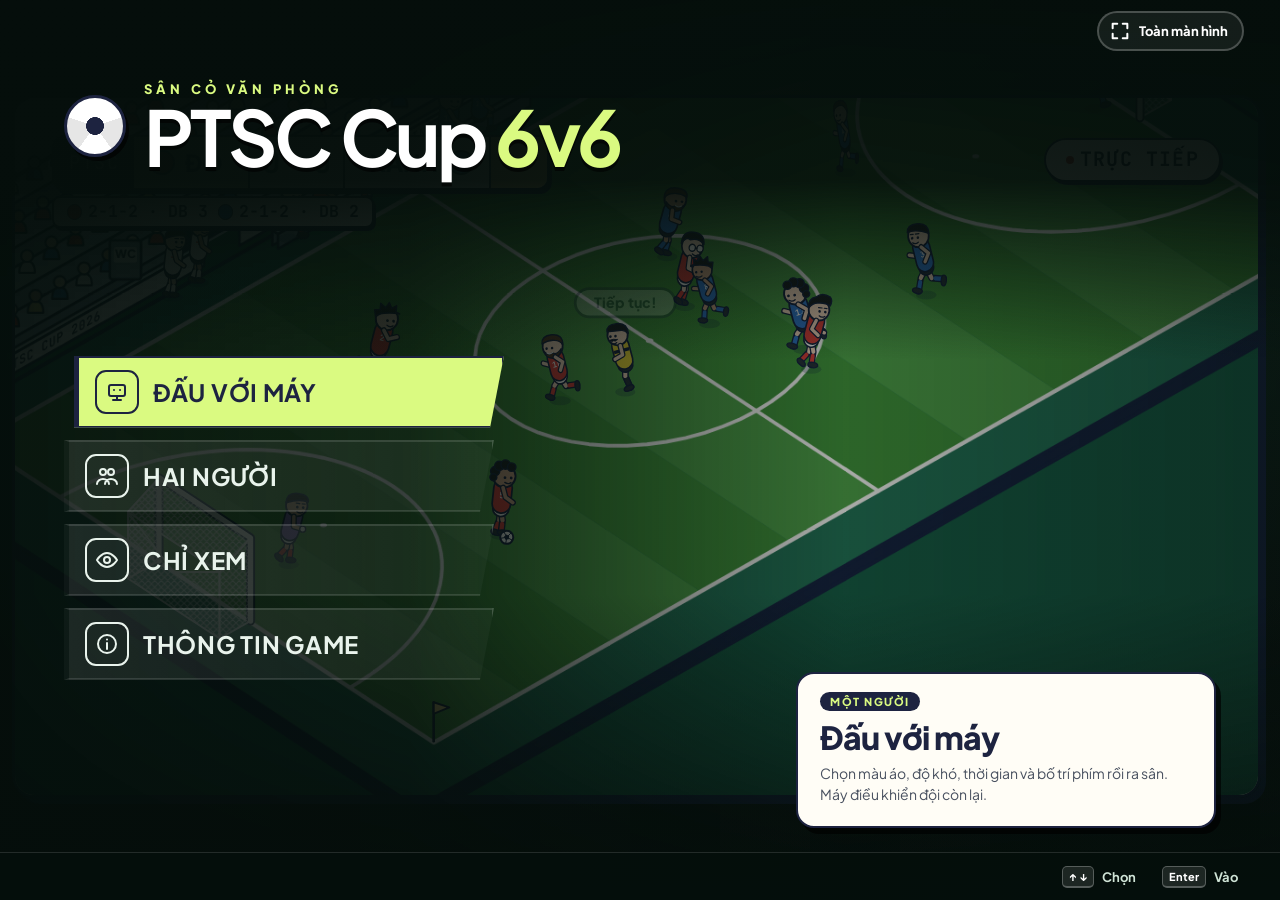
==== commit 77947859: "Sửa các lỗi review của Thông tin game: focus, bố cục cỡ vừa, dữ liệu skill và chỉ số - Khôi phục gốc" ====
--- a/index.html
+++ b/index.html
@@ -5,7 +5,7 @@
 <meta name="viewport" content="width=device-width, initial-scale=1, viewport-fit=cover">
 <meta name="theme-color" content="#06110d">
 <title>PTSC Cup 6v6</title>
-<link rel="stylesheet" href="game.css?v=20261016-info">
+<link rel="stylesheet" href="game.css?v=20261016-info2">
 </head>
 <body>
 <!-- The whole game is one stage: every menu, setting, guide and the match itself live inside it. -->
@@ -117,9 +117,9 @@
     </div>
   </div>
 </main>
-<script src="ptsc-football.js?v=20261016-info" defer></script>
-<script src="keymap.js?v=20261016-info" defer></script>
-<script src="penalties.js?v=20261016-info" defer></script>
-<script src="game.js?v=20261016-info" defer></script>
+<script src="ptsc-football.js?v=20261016-info2" defer></script>
+<script src="keymap.js?v=20261016-info2" defer></script>
+<script src="penalties.js?v=20261016-info2" defer></script>
+<script src="game.js?v=20261016-info2" defer></script>
 </body>
 </html>
--- a/game.css
+++ b/game.css
@@ -587,7 +587,7 @@
 .br-tab-keys { display: inline-flex; gap: 3px; margin-left: 6px; }
 .br-tab-keys kbd { min-width: 20px; min-height: 20px; border-color: #ffffff40; border-bottom-width: 2px; background: #ffffff1a; color: #fff; font-size: 10px; }
 .br-body { display: grid; grid-template-columns: minmax(0, 1.1fr) minmax(300px, .9fr); gap: 16px; min-height: 0; }
-.br-list { display: grid; align-content: start; gap: 6px; min-height: 0; overflow: auto; padding: 2px 10px 12px 2px; }
+.br-list { display: grid; align-content: start; grid-auto-rows: max-content; gap: 6px; min-height: 0; overflow: auto; padding: 2px 10px 12px 2px; }
 .br-list.is-grid { grid-template-columns: repeat(auto-fill, minmax(190px, 1fr)); }
 .br-sep { grid-column: 1 / -1; margin: 8px 0 0; color: var(--pear); font-size: 11px; font-weight: 800; letter-spacing: .14em; text-transform: uppercase; }
 .br-sep:first-child { margin-top: 0; }
@@ -595,18 +595,18 @@
 .br-item:focus { outline: none; transform: translateX(4px); border-color: var(--ink); background: var(--pear); color: var(--ink); box-shadow: 3px 4px 0 #000a; }
 .br-item.is-current:not(:focus) { border-color: #dafa8166; background: #dafa8114; }
 .br-item b { display: block; font-size: 15px; }
-.br-item small { display: block; overflow: hidden; color: var(--soft); font-size: 11px; font-weight: 600; line-height: 1.35; text-overflow: ellipsis; }
+.br-item small { display: -webkit-box; overflow: hidden; color: var(--soft); font-size: 11px; font-weight: 600; line-height: 1.35; -webkit-box-orient: vertical; -webkit-line-clamp: 2; }
 .br-item:focus small { color: #3b4a3a; }
 .skill-tile { min-height: 64px; }
 .skill-tile svg { width: 44px; height: 44px; }
-.code-cap { display: grid; place-items: center; min-width: 52px; height: 36px; padding: 0 6px; border-radius: 8px; background: var(--cap, #ffffff1f); color: #fff; font-size: 13px; font-weight: 900; letter-spacing: .04em; }
+.br-item .code-cap, .code-cap { display: grid; place-items: center; min-width: 52px; height: 36px; padding: 0 6px; border-radius: 8px; background: var(--cap, #ffffff1f); color: #fff; font-size: 13px; font-weight: 900; letter-spacing: .04em; }
 .br-item:focus .code-cap { background: var(--cap, var(--ink)); color: #fff; }
 .phase-dot { width: 12px; height: 12px; border-radius: 50%; background: #f0a14a; }
 .phase-dot[data-phase="defense"] { background: #4a9cf0; }
 .level-dot { width: 14px; height: 14px; border: 2px solid currentColor; border-radius: 50%; }
 .level-row[data-level-id="easy"] .level-dot { background: #43c776; } .level-row[data-level-id="normal"] .level-dot { background: #f2c13b; } .level-row[data-level-id="hard"] .level-dot { background: #f0994a; } .level-row[data-level-id="legend"] .level-dot { background: #e05252; }
 .rule-row { grid-template-columns: minmax(0, 1fr); }
-.ctl-row .km-cap { display: inline-flex; gap: 3px; }
+.ctl-row .km-cap { display: inline-flex; flex-wrap: wrap; gap: 3px; max-width: 150px; }
 .ctl-row .km-cap kbd { min-width: 26px; }
 /* The card */
 .br-detail { min-height: 0; overflow: auto; padding: 18px 20px 20px; border: 2.5px solid var(--ink); border-radius: 18px; background: var(--card); color: var(--ink); box-shadow: 5px 6px 0 #000a; }
@@ -661,6 +661,7 @@
 .kb-bottom { align-items: flex-start; }
 .kb-gap { flex: 2 1 0; }
 .kb-key[data-wide] { flex: 5 1 0; }
+.kb-key[data-code="Tab"], .kb-key[data-code="Enter"], .kb-key[data-code="Escape"] { flex: 1.5 1 0; }
 .kb-arrows { display: grid; grid-template-columns: repeat(3, 34px); grid-template-rows: 30px 30px; gap: 3px; flex: none; margin-left: 10px; }
 .kb-arrows .kb-key { height: 30px; }
 .kb-arrows .kb-key:nth-child(1) { grid-column: 2; grid-row: 1; }
@@ -670,6 +671,7 @@
 .kb-more, .kb-caption { margin: 4px 0 0; color: var(--muted); font-size: 12px; }
 /* Key layout editor rows */
 .keymap-list .opt { min-height: 50px; }
+.keymap-pick { grid-template-columns: minmax(96px, 1fr) 38px minmax(120px, 1.4fr) 38px; }
 .keymap-name-row { grid-template-columns: minmax(0, 1fr) minmax(0, 1.4fr); cursor: text; }
 .keymap-name-row:focus-within { transform: translateX(6px); border-color: var(--ink); background: var(--card); color: var(--ink); box-shadow: 4px 5px 0 #000a; }
 .keymap-name { min-height: 36px; padding: 6px 10px; border: 2px solid #ffffff33; border-radius: 8px; background: #00000033; color: inherit; font: inherit; font-weight: 800; outline: none; }
@@ -677,7 +679,7 @@
 .keymap-grid { display: grid; grid-template-columns: repeat(auto-fill, minmax(170px, 1fr)); gap: 6px; }
 .keymap-key { grid-template-columns: minmax(0, 1fr) auto; min-height: 46px; }
 .keymap-key .km-label { font-size: 13px; }
-.keymap-key.is-listening { border-color: var(--pear); background: #dafa8126; animation: keymap-listen 1s ease-in-out infinite alternate; }
+.keymap-key.is-listening { border-color: var(--pear); background: #dafa8126; color: #fff; animation: keymap-listen 1s ease-in-out infinite alternate; }
 .keymap-key.is-listening .km-cap { color: var(--pear); font-size: 12px; }
 .keymap-status { min-height: 1.5em; margin: 4px 0 0; color: var(--pear); font-weight: 700; font-size: 13px; }
 .keymap-status[data-tone="error"] { color: #ff9d8f; }
@@ -686,6 +688,14 @@
 .keymap-use.is-current .toggle-state { background: var(--pear); color: var(--ink); }
 .browser-sheet .sheet-body { overflow: hidden; }
 .sheet-controls { height: 100%; }
+@media (max-width: 1100px) {
+  .info-layout { grid-template-columns: 1fr; grid-template-rows: auto minmax(0, 1fr); gap: 10px; }
+  .info-nav { display: flex; overflow-x: auto; gap: 6px; padding-bottom: 4px; }
+  .info-nav a { flex: none; padding: 9px 14px; font-size: 13px; clip-path: none; border-radius: 10px; }
+  .br-body { grid-template-columns: minmax(0, 1fr) minmax(0, 1fr); }
+  .br-head .pane-lead { display: none; }
+  .keymap-targets { grid-template-columns: 1fr; }
+}
 @media (max-width: 760px) {
   .info-panes { overflow: auto; }
   .info-pane, .browser { height: auto; }
@@ -698,6 +708,8 @@
   .kb-key small { font-size: 7px; }
   .kb-arrows { grid-template-columns: repeat(3, 28px); grid-template-rows: 26px 26px; }
   .bd-badge { width: 72px; height: 72px; }
+  .br-head .pane-lead { display: block; }
+  .keymap-pick { grid-template-columns: minmax(0, 1fr) 32px minmax(96px, 140px) 32px; }
 }
 /* Upright phones: the stamina boxes go under the pitch instead of over it; the key guide is of no use there. */
 @media (max-width: 640px) and (orientation: portrait) {
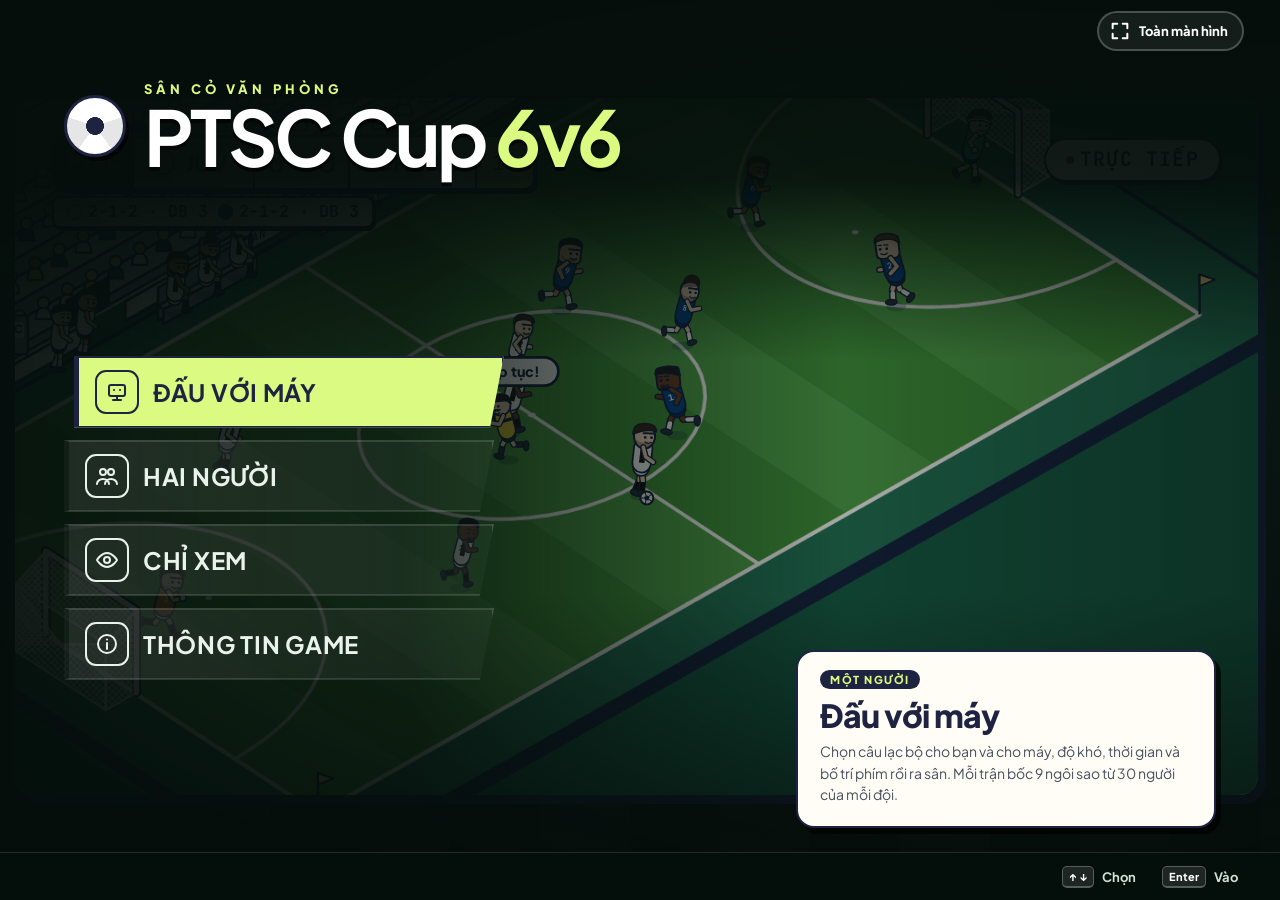
==== commit d3fd3f62: "Phát hành bản cập nhật câu lạc bộ, đội hình và điều khiển trận đấu" ====
--- a/index.html
+++ b/index.html
@@ -5,7 +5,7 @@
 <meta name="viewport" content="width=device-width, initial-scale=1, viewport-fit=cover">
 <meta name="theme-color" content="#06110d">
 <title>PTSC Cup 6v6</title>
-<link rel="stylesheet" href="game.css?v=20261016-info2">
+<link rel="stylesheet" href="game.css?v=20261017-clubs">
 </head>
 <body>
 <!-- The whole game is one stage: every menu, setting, guide and the match itself live inside it. -->
@@ -20,7 +20,7 @@
   <section id="panel-watch" class="screen watch-screen" data-screen="watch" aria-label="Chỉ xem">
     <div class="arena" tabindex="0" aria-label="Sân xem trận đấu; Space hoặc Esc mở menu, giữ Tab xem chỉ số">
       <div class="arena-surface">
-        <div id="watch-match" class="ptsc-football"></div>
+        <div id="watch-match" class="ptsc-football" data-ptsc-manual="1"></div>
         <div class="arena-tools">
           <button type="button" class="tool pause" aria-label="Tạm dừng" title="Tạm dừng (Space)"><svg viewBox="0 0 24 24" aria-hidden="true"><path class="pause-icon" d="M8 5v14M16 5v14"/><path class="play-icon" d="M8 5l11 7-11 7z"/></svg></button>
           <button type="button" class="tool fullscreen" data-fullscreen aria-pressed="false" aria-label="Toàn màn hình" title="Toàn màn hình"><svg viewBox="0 0 24 24" aria-hidden="true"><path class="expand-icon" d="M9 4H4v5m11-5h5v5M4 15v5h5m11-5v5h-5"/><path class="collapse-icon" d="M4 9h5V4m11 5h-5V4M9 20v-5H4m11 5v-5h5"/></svg></button>
@@ -30,10 +30,10 @@
     <nav class="main-menu" aria-label="Menu chính" hidden>
       <div class="menu-brand"><span class="brand-ball" aria-hidden="true"></span><div><span class="menu-eyebrow">Sân cỏ văn phòng</span><h1>PTSC Cup <em>6v6</em></h1></div></div>
       <ul class="menu-list">
-        <li><a class="menu-item is-featured" href="#/cpu" data-go="cpu" data-nav data-kicker="Một người" data-desc="Chọn màu áo, độ khó, thời gian và bố trí phím rồi ra sân. Máy điều khiển đội còn lại."><span class="menu-icon" aria-hidden="true"><svg viewBox="0 0 24 24"><rect x="4" y="5" width="16" height="11" rx="2"/><path d="M8 20h8M12 16v4M9 10h.01M15 10h.01"/></svg></span><b>Đấu với máy</b></a></li>
-        <li><a class="menu-item" href="#/local" data-go="local" data-nav data-kicker="Hai người · một bàn phím" data-desc="Mỗi người một đội trên cùng bàn phím. Người A chọn màu áo, người B chọn sân bắt đầu."><span class="menu-icon" aria-hidden="true"><svg viewBox="0 0 24 24"><circle cx="8" cy="8" r="3"/><circle cx="16" cy="8" r="3"/><path d="M2 20c0-3 3-5 6-5s6 2 6 5M10 20c0-3 3-5 6-5s6 2 6 5"/></svg></span><b>Hai người</b></a></li>
-        <li><a class="menu-item" href="#/watch" data-go="watch" data-nav data-kicker="Máy đấu máy" data-desc="Hai đội máy đá với nhau: rượt đuổi, lội ngược dòng, bàn thắng phút cuối. Xem thẻ chỉ số của cả hai đội."><span class="menu-icon" aria-hidden="true"><svg viewBox="0 0 24 24"><path d="M2 12s4-7 10-7 10 7 10 7-4 7-10 7S2 12 2 12z"/><circle cx="12" cy="12" r="3"/></svg></span><b>Chỉ xem</b></a></li>
-        <li><a class="menu-item" href="#/info/skills" data-go="info" data-nav data-kicker="Sổ tay" data-desc="Bảng skill, chỉ số và hình thể, phong cách chơi, layout phím, điều khiển, độ khó và luật."><span class="menu-icon" aria-hidden="true"><svg viewBox="0 0 24 24"><circle cx="12" cy="12" r="9"/><path d="M12 11v6M12 7.5h.01"/></svg></span><b>Thông tin game</b></a></li>
+        <li><a class="menu-item is-featured" href="#/cpu" data-go="cpu" data-nav data-kicker="Một người" data-desc="Chọn câu lạc bộ cho bạn và cho máy, độ khó, thời gian và bố trí phím rồi ra sân. Mỗi trận bốc 9 ngôi sao từ 30 người của mỗi đội."><span class="menu-icon" aria-hidden="true"><svg viewBox="0 0 24 24"><rect x="4" y="5" width="16" height="11" rx="2"/><path d="M8 20h8M12 16v4M9 10h.01M15 10h.01"/></svg></span><b>Đấu với máy</b></a></li>
+        <li><a class="menu-item" href="#/local" data-go="local" data-nav data-kicker="Hai người · một bàn phím" data-desc="Mỗi người chọn một câu lạc bộ trên cùng bàn phím. Mỗi bên có 3 lượt tạm dừng 60 giây để thay người và đổi chiến thuật."><span class="menu-icon" aria-hidden="true"><svg viewBox="0 0 24 24"><circle cx="8" cy="8" r="3"/><circle cx="16" cy="8" r="3"/><path d="M2 20c0-3 3-5 6-5s6 2 6 5M10 20c0-3 3-5 6-5s6 2 6 5"/></svg></span><b>Hai người</b></a></li>
+        <li><a class="menu-item" href="#/watch" data-go="watch" data-nav data-kicker="Máy đấu máy" data-desc="Hai câu lạc bộ ngẫu nhiên đá với nhau: rượt đuổi, lội ngược dòng, bàn thắng phút cuối. Xem thẻ chỉ số của cả hai đội."><span class="menu-icon" aria-hidden="true"><svg viewBox="0 0 24 24"><path d="M2 12s4-7 10-7 10 7 10 7-4 7-10 7S2 12 2 12z"/><circle cx="12" cy="12" r="3"/></svg></span><b>Chỉ xem</b></a></li>
+        <li><a class="menu-item" href="#/info/skills" data-go="info" data-nav data-kicker="Sổ tay" data-desc="Đội bóng, bảng skill, chỉ số và hình thể, phong cách chơi, layout phím, điều khiển, độ khó và luật."><span class="menu-icon" aria-hidden="true"><svg viewBox="0 0 24 24"><circle cx="12" cy="12" r="9"/><path d="M12 11v6M12 7.5h.01"/></svg></span><b>Thông tin game</b></a></li>
       </ul>
       <aside class="menu-preview" aria-live="polite"><span class="menu-preview-kicker"></span><strong class="menu-preview-title"></strong><p class="menu-preview-text"></p></aside>
     </nav>
@@ -90,6 +90,7 @@
   <section id="screen-info" class="screen info-screen" data-screen="info" aria-label="Thông tin game" hidden>
     <div class="info-layout">
       <nav class="info-nav" role="tablist" aria-label="Thông tin game">
+        <a role="tab" href="#/info/teams" data-pane="teams" data-nav>Đội bóng</a>
         <a role="tab" href="#/info/skills" data-pane="skills" data-nav>Bảng skill</a>
         <a role="tab" href="#/info/stats" data-pane="stats" data-nav>Chỉ số &amp; hình thể</a>
         <a role="tab" href="#/info/styles" data-pane="styles" data-nav>Phong cách chơi</a>
@@ -98,6 +99,7 @@
         <a role="tab" href="#/info/rules" data-pane="rules" data-nav>Độ khó &amp; luật</a>
       </nav>
       <div class="info-panes" tabindex="0" aria-label="Nội dung; dùng mũi tên để cuộn">
+        <div class="info-pane" data-pane="teams" role="tabpanel" hidden></div>
         <div class="info-pane" data-pane="skills" role="tabpanel"></div>
         <div class="info-pane" data-pane="stats" role="tabpanel" hidden></div>
         <div class="info-pane" data-pane="styles" role="tabpanel" hidden></div>
@@ -117,9 +119,10 @@
     </div>
   </div>
 </main>
-<script src="ptsc-football.js?v=20261016-info2" defer></script>
-<script src="keymap.js?v=20261016-info2" defer></script>
-<script src="penalties.js?v=20261016-info2" defer></script>
-<script src="game.js?v=20261016-info2" defer></script>
+<script src="ptsc-football.js?v=20261017-clubs" defer></script>
+<script src="teams.js?v=20261017-clubs" defer></script>
+<script src="keymap.js?v=20261017-clubs" defer></script>
+<script src="penalties.js?v=20261017-clubs" defer></script>
+<script src="game.js?v=20261017-clubs" defer></script>
 </body>
 </html>
--- a/game.css
+++ b/game.css
@@ -57,13 +57,14 @@
 .arena { position: absolute; inset: 0; display: grid; place-items: center; padding: 12px; container-type: size; outline: none; }
 .arena-surface { position: relative; width: min(100cqw, calc((100cqh - 8px) * 16 / 9 + 7px)); }
 .arena-tools { position: absolute; right: 16px; bottom: 12px; z-index: 8; display: flex; flex-direction: column; gap: 6px; }
+.arena-flash { position: absolute; left: 50%; top: 52px; transform: translateX(-50%); z-index: 2; margin: 0; padding: 6px 14px; border: 2px solid var(--ink); border-radius: 99px; background: var(--pear); color: var(--ink); font-size: clamp(11px, 1.3vw, 14px); font-weight: 800; white-space: nowrap; pointer-events: none; }
 .arena-result { position: absolute; left: 50%; top: 14px; transform: translateX(-50%); z-index: 2; padding: 9px 14px; border: 1px solid #f5dd83; border-radius: 10px; background: #10261fed; color: #fff; text-align: center; pointer-events: none; }
 .arena-result strong, .arena-result span { display: block; }
 .arena-result strong { color: #f5dd83; font-size: clamp(12px, 1.8vw, 20px); }
 .arena-result span { margin-top: 3px; font-size: 11px; }
 .arena-energy { position: absolute; bottom: 12px; left: 16px; right: 68px; display: flex; justify-content: space-between; gap: 12px; z-index: 2; pointer-events: none; }
-.energy-player { display: grid; grid-template-columns: minmax(0, 1fr) auto 74px; align-items: center; gap: 3px 8px; width: 245px; padding: 6px 9px; border-radius: 7px; border-left: 4px solid #e45248; background: #10261fed; color: #fff; font-size: 11px; }
-.energy-player[data-team="B"] { border-left-color: #397eca; }
+.energy-player { display: grid; grid-template-columns: minmax(0, 1fr) auto 74px; align-items: center; gap: 3px 8px; width: 245px; padding: 6px 9px; border-radius: 7px; border-left: 4px solid var(--team-R, #e45248); background: #10261fed; color: #fff; font-size: 11px; }
+.energy-player[data-team="B"] { border-left-color: var(--team-B, #397eca); }
 .energy-player strong { font-size: 14px; color: #baf399; font-variant-numeric: tabular-nums; }
 .energy-player progress { grid-column: 1 / 3; width: 100%; height: 4px; accent-color: #a1e873; }
 .energy-player.is-low strong { color: #ffc17a; }
@@ -131,16 +132,16 @@
 .penalty-message { position: absolute; top: 12px; left: 50%; transform: translateX(-50%); width: max-content; max-width: 40%; margin: 0; padding: 5px 12px; border: 2px solid var(--color-ink); border-radius: 99px; background: var(--color-card); box-shadow: 2px 3px 0 var(--color-ink); font-size: clamp(9px, 1.2vw, 13px); font-weight: 800; text-align: center; }
 .penalty-host.is-goal .penalty-message { background: var(--art-gold); }
 .penalty-choices { position: absolute; bottom: 82px; left: 16px; right: 68px; display: flex; justify-content: space-between; gap: 12px; }
-.penalty-player { max-width: 48%; padding: 6px 9px; border-radius: 7px; border-left: 4px solid #e45248; background: #10261fe0; color: #fff; font-size: clamp(8px, 1vw, 11px); }
-.penalty-player[data-team="B"] { border-left-color: #397eca; }
+.penalty-player { max-width: 48%; padding: 6px 9px; border-radius: 7px; border-left: 4px solid var(--team-R, #e45248); background: #10261fe0; color: #fff; font-size: clamp(8px, 1vw, 11px); }
+.penalty-player[data-team="B"] { border-left-color: var(--team-B, #397eca); }
 .penalty-player strong, .penalty-player small { display: block; margin-bottom: 4px; }
 .penalty-player small { color: #cfe3d6; }
 .penalty-player .penalty-keys { display: flex; gap: 6px; margin-bottom: 4px; }
 .penalty-player span { white-space: nowrap; }
 .penalty-player kbd { padding: 1px 4px; min-width: 20px; min-height: 20px; font-size: inherit; }
 .penalty-player.is-locked .penalty-keys { opacity: .4; }
-.penalty-player[data-slot="B"] { text-align: right; margin-left: auto; border-left: 0; border-right: 4px solid #e45248; }
-.penalty-player[data-slot="B"][data-team="B"] { border-right-color: #397eca; }
+.penalty-player[data-slot="B"] { text-align: right; margin-left: auto; border-left: 0; border-right: 4px solid var(--team-R, #e45248); }
+.penalty-player[data-slot="B"][data-team="B"] { border-right-color: var(--team-B, #397eca); }
 .penalty-player[data-slot="B"] .penalty-keys { justify-content: flex-end; }
 @media (prefers-reduced-motion: reduce) { .penalty-scene .pen-actor { transition: none !important; } .penalty-host [data-pen] { animation: none !important; } }
 
@@ -198,7 +199,10 @@
 .matchup { padding: 20px; border: 2.5px solid var(--ink); border-radius: 18px; background: var(--card); color: var(--ink); box-shadow: 5px 6px 0 #000a; }
 .vs { display: grid; grid-template-columns: minmax(0, 1fr) auto minmax(0, 1fr); align-items: center; gap: 10px; text-align: center; }
 .vs-team { display: grid; justify-items: center; gap: 4px; min-width: 0; }
-.vs-team b { font-size: 20px; font-weight: 900; }
+.vs-logo { width: 64px; height: 64px; object-fit: contain; }
+.vs-kit { width: 60px; height: 94px; object-fit: contain; margin-top: 2px; filter: drop-shadow(0 2px 0 #0002); }
+.vs-unknown { display: grid; place-items: center; width: 64px; height: 64px; border: 2.5px dashed var(--ink); border-radius: 50%; font-size: 28px; font-weight: 900; color: var(--muted); }
+.vs-team b { font-size: 17px; line-height: 1.15; font-weight: 900; }
 .vs-team small { font-size: 12px; color: var(--muted); }
 .kit-shirt { display: block; width: clamp(56px, 6vw, 76px); aspect-ratio: 46 / 50; border: 3px solid var(--ink); border-radius: 12px 12px 8px 8px; clip-path: polygon(22% 0, 78% 0, 100% 18%, 88% 34%, 82% 30%, 82% 100%, 18% 100%, 18% 30%, 12% 34%, 0 18%); }
 .vs-mark { padding: 4px 10px; border: 2.5px solid var(--ink); border-radius: 12px; background: var(--pear); font-size: 24px; font-weight: 900; font-style: italic; transform: rotate(-6deg); box-shadow: 2px 3px 0 var(--ink); }
@@ -255,16 +259,16 @@
 .dialog-card .menu-item.is-danger:focus { background: #ffb3a8; }
 
 /* Rating cards: one per side, big numbers first. */
-.player-card { display: grid; gap: 12px; padding: 14px 16px; border: 2px solid var(--ink); border-top: 8px solid #e45248; border-radius: 16px; background: var(--card); color: var(--ink); box-shadow: 3px 4px 0 #000a; }
-.player-card[data-team="B"] { border-top-color: #397eca; }
+.player-card { display: grid; gap: 12px; padding: 14px 16px; border: 2px solid var(--ink); border-top: 8px solid var(--team-R, #e45248); border-radius: 16px; background: var(--card); color: var(--ink); box-shadow: 3px 4px 0 #000a; }
+.player-card[data-team="B"] { border-top-color: var(--team-B, #397eca); }
 .pc-head { display: grid; grid-template-columns: auto minmax(0, 1fr) auto; align-items: center; gap: 12px; }
 .pc-ovr { display: grid; place-items: center; align-content: center; width: 74px; height: 74px; border-radius: 14px; background: var(--ink); color: #fff; }
 .pc-ovr b { font-size: 40px; font-weight: 900; line-height: 1; font-variant-numeric: tabular-nums; }
 .pc-ovr b[data-level="high"] { color: #b8f58c; } .pc-ovr b[data-level="mid"] { color: #ffe27a; } .pc-ovr b[data-level="low"] { color: #ffa48f; }
 .pc-ovr small { margin-top: 3px; font-size: 10px; font-weight: 800; letter-spacing: .14em; opacity: .7; }
 .pc-id { display: grid; gap: 2px; min-width: 0; }
-.pc-tag { font-size: 11px; font-weight: 800; letter-spacing: .07em; text-transform: uppercase; color: #c63d33; }
-.player-card[data-team="B"] .pc-tag { color: #2b67ad; }
+.pc-tag { font-size: 11px; font-weight: 800; letter-spacing: .07em; text-transform: uppercase; color: color-mix(in srgb, var(--team-R, #c63d33) 65%, #1d2340); }
+.player-card[data-team="B"] .pc-tag { color: color-mix(in srgb, var(--team-B, #2b67ad) 65%, #1d2340); }
 .player-card .pc-id strong { display: block; margin: 0; font-size: 24px; line-height: 1.15; overflow: hidden; text-overflow: ellipsis; white-space: nowrap; }
 .pc-meta { font-size: 12px; color: var(--muted); }
 .pc-skill { display: grid; justify-items: center; gap: 2px; min-width: 84px; text-align: center; }
@@ -436,14 +440,15 @@
 .plan-tab.is-current { border-color: var(--ink); background: var(--pear); color: var(--ink); }
 .plan-teams { display: grid; grid-template-columns: repeat(2, minmax(0, 1fr)); gap: 14px; min-height: 0; }
 .plan-team { position: relative; display: grid; grid-template-rows: auto minmax(0, 1fr); min-height: 0; overflow: hidden; border: 2px solid var(--ink); border-radius: 16px; background: var(--card); color: var(--ink); box-shadow: 4px 5px 0 #000a; }
-.plan-head { display: grid; grid-template-columns: auto minmax(0, 1fr) auto; align-items: center; gap: 12px; padding: 10px 14px; background: linear-gradient(90deg, #b9372e, #e45248); color: #fff; }
-.plan-head[data-team="B"] { background: linear-gradient(90deg, #255f9e, #397eca); }
+.plan-head { display: grid; grid-template-columns: auto minmax(0, 1fr) auto; align-items: center; gap: 12px; padding: 10px 14px; background: linear-gradient(90deg, color-mix(in srgb, var(--team-R, #e45248) 78%, #000), var(--team-R, #e45248)); color: var(--team-R-ink, #fff); }
+.plan-head[data-team="B"] { background: linear-gradient(90deg, color-mix(in srgb, var(--team-B, #397eca) 78%, #000), var(--team-B, #397eca)); color: var(--team-B-ink, #fff); }
+.plan-logo { width: 40px; height: 40px; object-fit: contain; filter: drop-shadow(0 1px 0 #0006); }
 .plan-head .kit-shirt { width: 30px; border-width: 2.5px; }
 .plan-title b { display: block; font-size: 19px; font-weight: 900; letter-spacing: -.02em; }
 .plan-title small, .plan-formation small { font-size: 11px; font-weight: 700; opacity: .85; }
 .plan-formation { display: grid; justify-items: end; }
 .plan-formation b { font-family: "JetBrains Mono", Consolas, monospace; font-size: 22px; line-height: 1; }
-.plan-main { display: grid; grid-template-columns: minmax(150px, .8fr) minmax(0, 1.2fr); gap: 10px; min-height: 0; padding: 10px; }
+.plan-main { position: relative; isolation: isolate; display: grid; grid-template-columns: minmax(150px, .8fr) minmax(0, 1.2fr); gap: 10px; min-height: 0; padding: 10px; }
 .plan-pitch { position: relative; align-self: start; aspect-ratio: 3 / 4; border: 2px solid var(--ink); border-radius: 10px; overflow: hidden;
   background: repeating-linear-gradient(180deg, #4f9d3a 0 12.5%, #5aa943 12.5% 25%); }
 .pp-lines { position: absolute; inset: 6px; border: 1.5px solid #ffffffb3; border-radius: 4px;
@@ -505,7 +510,7 @@
 .plan-prompts > span { display: inline-flex; align-items: center; gap: 4px; }
 .plan-prompts kbd, .pd-pages kbd { min-width: 20px; min-height: 20px; border-color: #ffffff40; border-bottom-width: 2px; background: #ffffff1a; color: #fff; font-size: 10px; }
 /* Player info over his side's panel: page 1 info, page 2 ratings. */
-.plan-detail { position: absolute; inset: 0; z-index: 2; display: grid; grid-template-rows: auto auto minmax(0, 1fr) auto; overflow: hidden; background: linear-gradient(160deg, #2a0f12, #12060a 70%); color: #fff; outline: none; }
+.plan-detail { position: absolute; inset: 0; z-index: 3; display: grid; grid-template-rows: auto auto minmax(0, 1fr) auto; overflow: hidden; background: linear-gradient(160deg, #2a0f12, #12060a 70%); color: #fff; outline: none; }
 .plan-team[data-team="B"] .plan-detail { background: linear-gradient(160deg, #0d2340, #060c18 70%); }
 .pd-head { display: flex; align-items: center; justify-content: space-between; gap: 10px; padding: 10px 16px; border-bottom: 1px solid #ffffff1f; }
 .pd-head b { font-size: 18px; font-weight: 900; }
@@ -530,6 +535,8 @@
 .pd-info div { padding: 6px 10px; border-radius: 8px; background: #ffffff12; }
 .pd-info dt { color: var(--soft); font-size: 10px; font-weight: 800; letter-spacing: .08em; text-transform: uppercase; }
 .pd-info dd { margin: 2px 0 0; font-size: 15px; font-weight: 800; }
+.pd-summary { margin: 10px 0 0; padding: 8px 12px; border-radius: 8px; background: #ffffff12; color: #dbe7df; font-size: 12px; line-height: 1.5; }
+.pd-summary b { color: var(--pear); }
 .pd-styles { display: grid; grid-template-columns: repeat(2, minmax(0, 1fr)); gap: 8px; margin-top: 10px; }
 .pd-style { padding: 8px 12px; border-left: 4px solid #f0a14a; border-radius: 8px; background: #ffffff12; }
 .pd-style.def { border-left-color: #4a9cf0; }
@@ -570,6 +577,9 @@
   .pd-top .radar { display: none; }
   .pd-info { grid-template-columns: repeat(2, minmax(0, 1fr)); }
   .pd-styles { grid-template-columns: 1fr; }
+  .club-players { grid-template-columns: 1fr; }
+  .bd-kits { grid-template-columns: auto auto; }
+  .vs-kit { display: none; }
   .plan-tab { padding: 6px 10px; font-size: 12px; }
   .plan-prompts { display: none; }
 }
@@ -648,6 +658,22 @@
 .sd-roam { fill: #ffffff26; stroke: #fff; stroke-width: 1.2; stroke-dasharray: 3 3; }
 .sd-ball { fill: #fff; stroke: var(--ink); stroke-width: 1.5; }
 .sd-note { fill: #fff; font-size: 8px; font-weight: 800; text-anchor: middle; }
+/* Clubs */
+.club-row { grid-template-columns: auto minmax(0, 1fr); }
+.club-logo { width: 40px; height: 40px; object-fit: contain; }
+.bd-hero-club { grid-template-columns: auto minmax(0, 1fr); }
+.bd-logo { width: 96px; height: 96px; object-fit: contain; }
+.bd-kits { display: grid; grid-template-columns: auto auto minmax(0, 1fr); align-items: center; gap: 14px; margin-top: 10px; }
+.bd-kits figure { margin: 0; text-align: center; }
+.bd-kits img { width: 80px; height: 125px; object-fit: contain; }
+.bd-kits figcaption { font-size: 10px; font-weight: 800; letter-spacing: .08em; text-transform: uppercase; color: #6c7468; }
+.bd-kits .bd-text { margin: 0; font-size: 12px; }
+.club-players { display: grid; grid-template-columns: repeat(2, minmax(0, 1fr)); gap: 4px; }
+.club-player { display: grid; grid-template-columns: auto minmax(0, 1fr) auto; align-items: center; gap: 8px; padding: 4px 8px; border-radius: 8px; background: #f1f2ea; }
+.club-player b { display: block; font-size: 13px; }
+.club-player small { display: block; overflow: hidden; color: var(--muted); font-size: 10px; white-space: nowrap; text-overflow: ellipsis; }
+.club-ovr { font-size: 16px; font-weight: 900; font-variant-numeric: tabular-nums; }
+.club-ovr[data-tone="top"] { color: #1d7438; } .club-ovr[data-tone="good"] { color: #2f7a3c; } .club-ovr[data-tone="fair"] { color: #876a0a; } .club-ovr[data-tone="low"] { color: #b13e2c; }
 /* Keyboard picture */
 .kb { display: grid; gap: 4px; margin: 10px 0 6px; padding: 10px; border-radius: 12px; background: #1d2340; }
 .kb-row { display: flex; gap: 4px; padding-left: calc(var(--indent, 0) * 14px); }
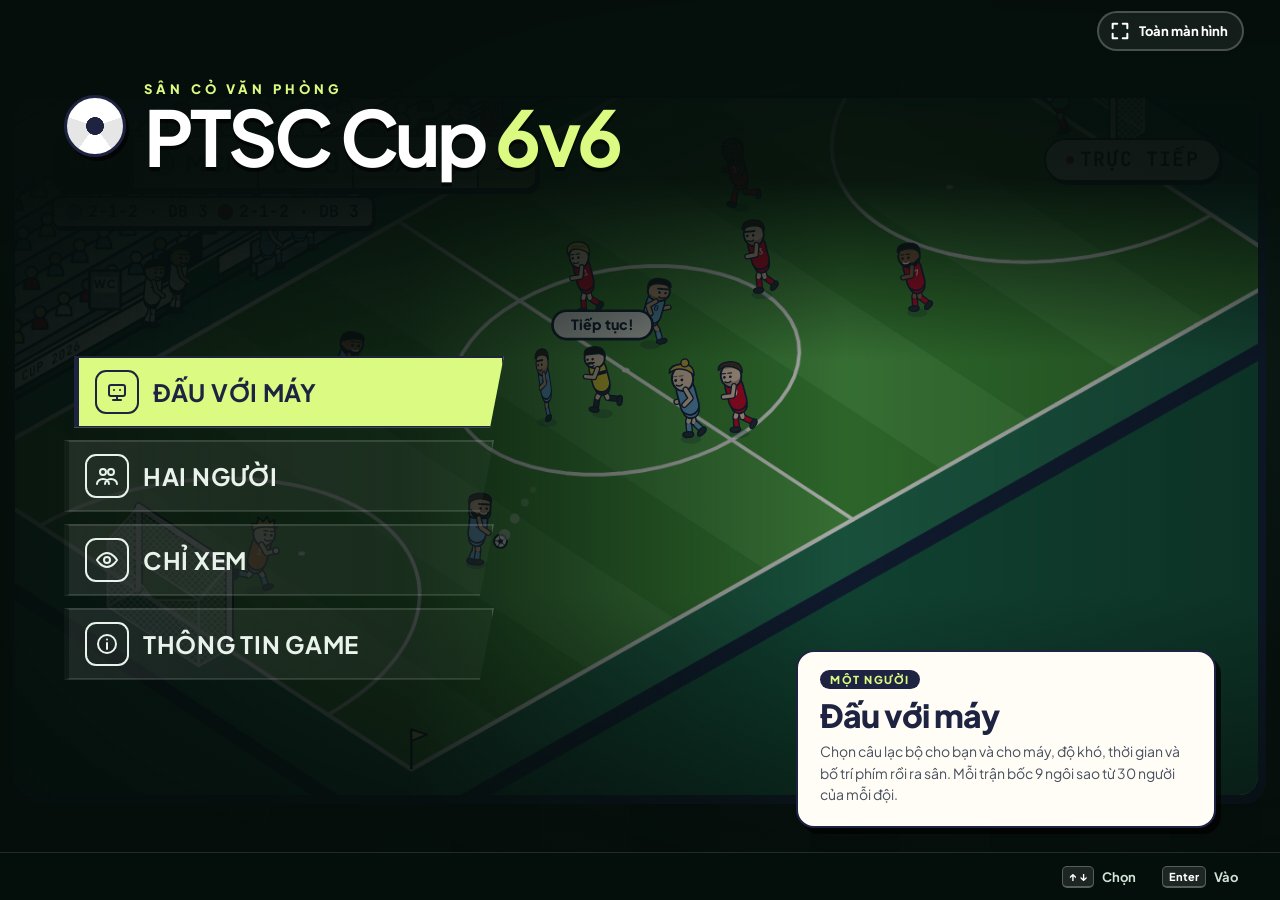
==== commit bcb68839: "Sửa 14 lỗi review của bản câu lạc bộ - Ăn mừng "ôm đồng đội"/"chỉ tay cảm ơn" không còn kẹt tư thế k" ====
--- a/index.html
+++ b/index.html
@@ -5,7 +5,7 @@
 <meta name="viewport" content="width=device-width, initial-scale=1, viewport-fit=cover">
 <meta name="theme-color" content="#06110d">
 <title>PTSC Cup 6v6</title>
-<link rel="stylesheet" href="game.css?v=20261017-clubs">
+<link rel="stylesheet" href="game.css?v=20261017-clubs2">
 </head>
 <body>
 <!-- The whole game is one stage: every menu, setting, guide and the match itself live inside it. -->
@@ -119,10 +119,10 @@
     </div>
   </div>
 </main>
-<script src="ptsc-football.js?v=20261017-clubs" defer></script>
-<script src="teams.js?v=20261017-clubs" defer></script>
-<script src="keymap.js?v=20261017-clubs" defer></script>
-<script src="penalties.js?v=20261017-clubs" defer></script>
-<script src="game.js?v=20261017-clubs" defer></script>
+<script src="ptsc-football.js?v=20261017-clubs2" defer></script>
+<script src="teams.js?v=20261017-clubs2" defer></script>
+<script src="keymap.js?v=20261017-clubs2" defer></script>
+<script src="penalties.js?v=20261017-clubs2" defer></script>
+<script src="game.js?v=20261017-clubs2" defer></script>
 </body>
 </html>
--- a/game.css
+++ b/game.css
@@ -57,7 +57,7 @@
 .arena { position: absolute; inset: 0; display: grid; place-items: center; padding: 12px; container-type: size; outline: none; }
 .arena-surface { position: relative; width: min(100cqw, calc((100cqh - 8px) * 16 / 9 + 7px)); }
 .arena-tools { position: absolute; right: 16px; bottom: 12px; z-index: 8; display: flex; flex-direction: column; gap: 6px; }
-.arena-flash { position: absolute; left: 50%; top: 52px; transform: translateX(-50%); z-index: 2; margin: 0; padding: 6px 14px; border: 2px solid var(--ink); border-radius: 99px; background: var(--pear); color: var(--ink); font-size: clamp(11px, 1.3vw, 14px); font-weight: 800; white-space: nowrap; pointer-events: none; }
+.arena-flash { position: absolute; left: 50%; bottom: 88px; transform: translateX(-50%); z-index: 2; margin: 0; padding: 6px 14px; border: 2px solid var(--ink); border-radius: 99px; background: var(--pear); color: var(--ink); font-size: clamp(11px, 1.3vw, 14px); font-weight: 800; white-space: nowrap; pointer-events: none; }
 .arena-result { position: absolute; left: 50%; top: 14px; transform: translateX(-50%); z-index: 2; padding: 9px 14px; border: 1px solid #f5dd83; border-radius: 10px; background: #10261fed; color: #fff; text-align: center; pointer-events: none; }
 .arena-result strong, .arena-result span { display: block; }
 .arena-result strong { color: #f5dd83; font-size: clamp(12px, 1.8vw, 20px); }
@@ -267,8 +267,8 @@
 .pc-ovr b[data-level="high"] { color: #b8f58c; } .pc-ovr b[data-level="mid"] { color: #ffe27a; } .pc-ovr b[data-level="low"] { color: #ffa48f; }
 .pc-ovr small { margin-top: 3px; font-size: 10px; font-weight: 800; letter-spacing: .14em; opacity: .7; }
 .pc-id { display: grid; gap: 2px; min-width: 0; }
-.pc-tag { font-size: 11px; font-weight: 800; letter-spacing: .07em; text-transform: uppercase; color: color-mix(in srgb, var(--team-R, #c63d33) 65%, #1d2340); }
-.player-card[data-team="B"] .pc-tag { color: color-mix(in srgb, var(--team-B, #2b67ad) 65%, #1d2340); }
+.pc-tag { font-size: 11px; font-weight: 800; letter-spacing: .07em; text-transform: uppercase; color: color-mix(in srgb, var(--team-R, #c63d33) 35%, #1d2340); }
+.player-card[data-team="B"] .pc-tag { color: color-mix(in srgb, var(--team-B, #2b67ad) 35%, #1d2340); }
 .player-card .pc-id strong { display: block; margin: 0; font-size: 24px; line-height: 1.15; overflow: hidden; text-overflow: ellipsis; white-space: nowrap; }
 .pc-meta { font-size: 12px; color: var(--muted); }
 .pc-skill { display: grid; justify-items: center; gap: 2px; min-width: 84px; text-align: center; }
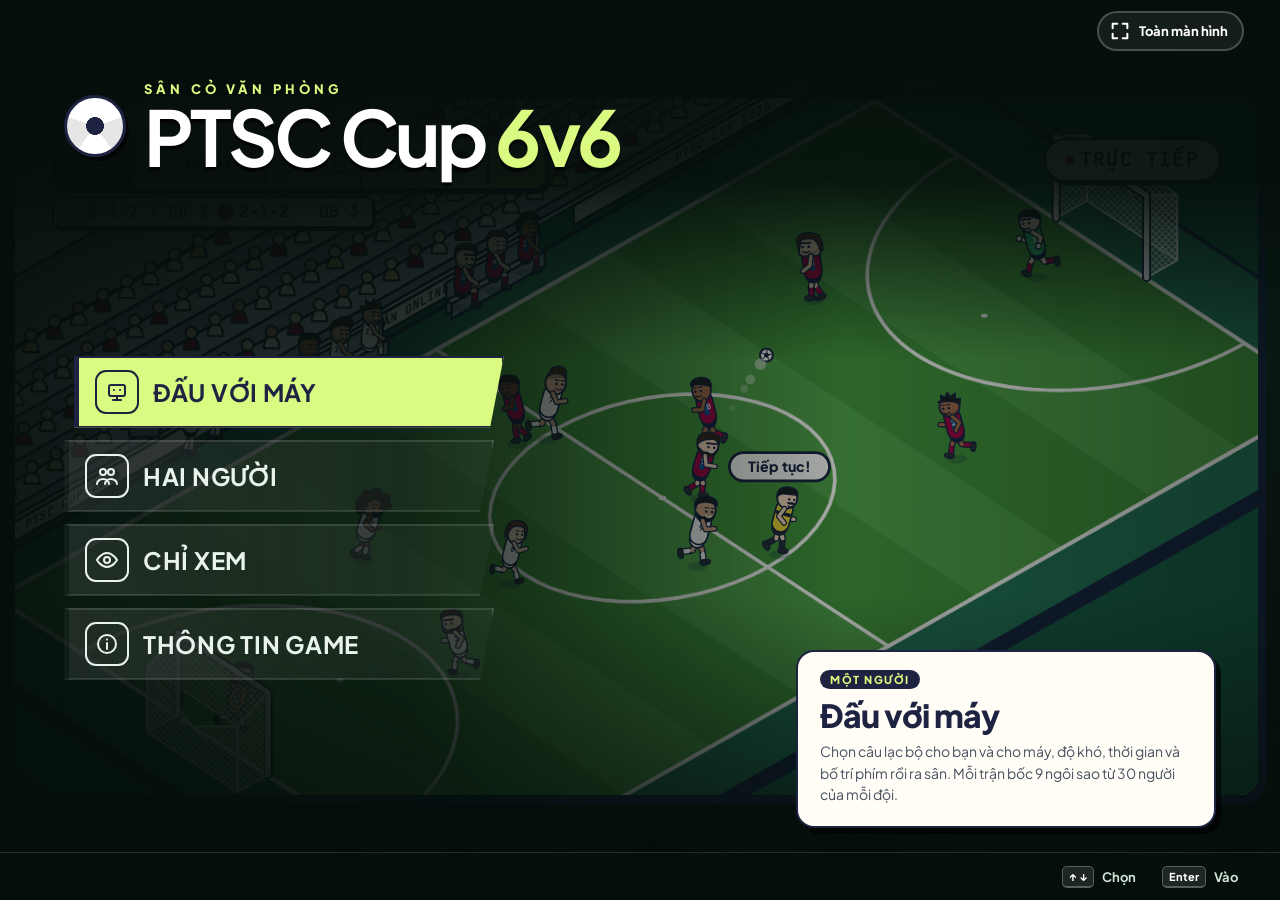
==== commit 043002f8: "Phát bóng, OVR theo vị trí, đổi vị trí, thể lực và tự động đổi người - Giao bóng/phạt góc/đá phạt ch" ====
--- a/index.html
+++ b/index.html
@@ -5,7 +5,7 @@
 <meta name="viewport" content="width=device-width, initial-scale=1, viewport-fit=cover">
 <meta name="theme-color" content="#06110d">
 <title>PTSC Cup 6v6</title>
-<link rel="stylesheet" href="game.css?v=20261017-clubs2">
+<link rel="stylesheet" href="game.css?v=20261018-tactics">
 </head>
 <body>
 <!-- The whole game is one stage: every menu, setting, guide and the match itself live inside it. -->
@@ -119,10 +119,10 @@
     </div>
   </div>
 </main>
-<script src="ptsc-football.js?v=20261017-clubs2" defer></script>
-<script src="teams.js?v=20261017-clubs2" defer></script>
-<script src="keymap.js?v=20261017-clubs2" defer></script>
-<script src="penalties.js?v=20261017-clubs2" defer></script>
-<script src="game.js?v=20261017-clubs2" defer></script>
+<script src="ptsc-football.js?v=20261018-tactics" defer></script>
+<script src="teams.js?v=20261018-tactics" defer></script>
+<script src="keymap.js?v=20261018-tactics" defer></script>
+<script src="penalties.js?v=20261018-tactics" defer></script>
+<script src="game.js?v=20261018-tactics" defer></script>
 </body>
 </html>
--- a/game.css
+++ b/game.css
@@ -440,12 +440,28 @@
 .plan-tab.is-current { border-color: var(--ink); background: var(--pear); color: var(--ink); }
 .plan-teams { display: grid; grid-template-columns: repeat(2, minmax(0, 1fr)); gap: 14px; min-height: 0; }
 .plan-team { position: relative; display: grid; grid-template-rows: auto minmax(0, 1fr); min-height: 0; overflow: hidden; border: 2px solid var(--ink); border-radius: 16px; background: var(--card); color: var(--ink); box-shadow: 4px 5px 0 #000a; }
-.plan-head { display: grid; grid-template-columns: auto minmax(0, 1fr) auto; align-items: center; gap: 12px; padding: 10px 14px; background: linear-gradient(90deg, color-mix(in srgb, var(--team-R, #e45248) 78%, #000), var(--team-R, #e45248)); color: var(--team-R-ink, #fff); }
+.plan-head { display: grid; grid-template-columns: auto minmax(0, 1fr) auto auto; align-items: center; gap: 12px; padding: 10px 14px; background: linear-gradient(90deg, color-mix(in srgb, var(--team-R, #e45248) 78%, #000), var(--team-R, #e45248)); color: var(--team-R-ink, #fff); }
 .plan-head[data-team="B"] { background: linear-gradient(90deg, color-mix(in srgb, var(--team-B, #397eca) 78%, #000), var(--team-B, #397eca)); color: var(--team-B-ink, #fff); }
 .plan-logo { width: 40px; height: 40px; object-fit: contain; filter: drop-shadow(0 1px 0 #0006); }
 .plan-head .kit-shirt { width: 30px; border-width: 2.5px; }
 .plan-title b { display: block; font-size: 19px; font-weight: 900; letter-spacing: -.02em; }
 .plan-title small, .plan-formation small { font-size: 11px; font-weight: 700; opacity: .85; }
+.plan-rating { display: flex; gap: 10px; padding: 4px 10px; border-radius: 9px; background: #0000003d; }
+.plan-rating span { display: grid; justify-items: center; min-width: 38px; }
+.plan-rating small { font-size: 9px; font-weight: 800; letter-spacing: .06em; text-transform: uppercase; opacity: .8; white-space: nowrap; }
+.plan-rating b { font-family: "JetBrains Mono", Consolas, monospace; font-size: 18px; line-height: 1.1; }
+.plan-rating b[data-level="high"] { color: #b8f58c; } .plan-rating b[data-level="mid"] { color: #ffe27a; } .plan-rating b[data-level="low"] { color: #ffa48f; }
+.shape-end { display: grid; justify-items: end; gap: 3px; }
+.shape-ovr { padding: 1px 7px; border-radius: 6px; background: #d9dbd0; font-family: "JetBrains Mono", Consolas, monospace; font-size: 14px; font-weight: 800; }
+.shape-ovr[data-level="high"] { background: #8fe35a; } .shape-ovr[data-level="mid"] { background: #f2d24c; } .shape-ovr[data-level="low"] { background: #f2994a; }
+.plan-arrange { margin-top: 6px; }
+.pd-lines { display: flex; align-items: center; flex-wrap: wrap; gap: 6px; margin: 0 0 8px; }
+.pd-lines em { margin-right: 4px; color: var(--soft); font-size: 11px; font-style: normal; font-weight: 800; }
+.pd-lines span { display: inline-flex; align-items: center; gap: 5px; padding: 3px 8px; border: 1.5px solid #ffffff2a; border-radius: 99px; }
+.pd-lines span.is-now { border-color: #5ee6f5; background: #5ee6f51f; }
+.pd-lines small { font-size: 10px; font-weight: 800; letter-spacing: .04em; opacity: .85; }
+.pd-lines b { font-family: "JetBrains Mono", Consolas, monospace; font-size: 15px; font-weight: 900; }
+.pd-lines b[data-level="high"] { color: #b8f58c; } .pd-lines b[data-level="mid"] { color: #ffe27a; } .pd-lines b[data-level="low"] { color: #ffa48f; }
 .plan-formation { display: grid; justify-items: end; }
 .plan-formation b { font-family: "JetBrains Mono", Consolas, monospace; font-size: 22px; line-height: 1; }
 .plan-main { position: relative; isolation: isolate; display: grid; grid-template-columns: minmax(150px, .8fr) minmax(0, 1.2fr); gap: 10px; min-height: 0; padding: 10px; }
@@ -570,6 +586,8 @@
   .plan-detail { border-radius: 14px; }
 }
 @media (max-width: 560px) {
+  .plan-head { grid-template-columns: auto minmax(0, 1fr) auto; }
+  .plan-rating { grid-column: 1 / -1; justify-content: space-between; }
   .plan-main { grid-template-columns: 1fr; }
   .plan-pitch { width: min(100%, 260px); justify-self: center; }
   .plan-pitch { width: min(100%, 230px); }
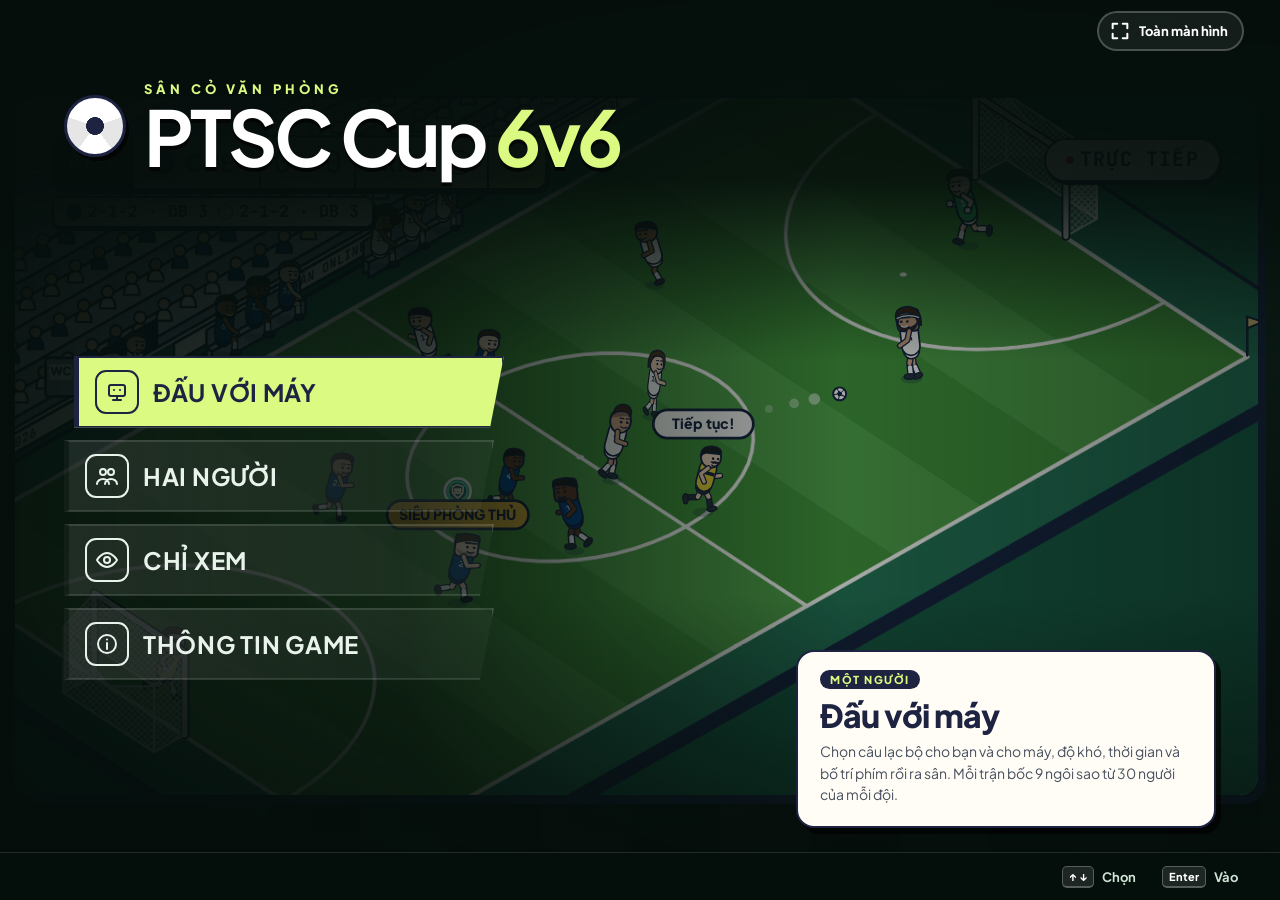
==== commit 21015bf4: "Thẻ cầu thủ, lục giác chỉ số, sửa phát bóng/chuyền/đổi người, tỉ lệ theo chỉ số thủ môn, chi phí thể" ====
--- a/index.html
+++ b/index.html
@@ -5,7 +5,7 @@
 <meta name="viewport" content="width=device-width, initial-scale=1, viewport-fit=cover">
 <meta name="theme-color" content="#06110d">
 <title>PTSC Cup 6v6</title>
-<link rel="stylesheet" href="game.css?v=20261018-tactics">
+<link rel="stylesheet" href="game.css?v=20261018-cards">
 </head>
 <body>
 <!-- The whole game is one stage: every menu, setting, guide and the match itself live inside it. -->
@@ -119,10 +119,10 @@
     </div>
   </div>
 </main>
-<script src="ptsc-football.js?v=20261018-tactics" defer></script>
-<script src="teams.js?v=20261018-tactics" defer></script>
-<script src="keymap.js?v=20261018-tactics" defer></script>
-<script src="penalties.js?v=20261018-tactics" defer></script>
-<script src="game.js?v=20261018-tactics" defer></script>
+<script src="ptsc-football.js?v=20261018-cards" defer></script>
+<script src="teams.js?v=20261018-cards" defer></script>
+<script src="keymap.js?v=20261018-cards" defer></script>
+<script src="penalties.js?v=20261018-cards" defer></script>
+<script src="game.js?v=20261018-cards" defer></script>
 </body>
 </html>
--- a/game.css
+++ b/game.css
@@ -455,6 +455,53 @@
 .shape-ovr { padding: 1px 7px; border-radius: 6px; background: #d9dbd0; font-family: "JetBrains Mono", Consolas, monospace; font-size: 14px; font-weight: 800; }
 .shape-ovr[data-level="high"] { background: #8fe35a; } .shape-ovr[data-level="mid"] { background: #f2d24c; } .shape-ovr[data-level="low"] { background: #f2994a; }
 .plan-arrange { margin-top: 6px; }
+/* Player card */
+.pcard { display: grid; gap: 10px; margin: 0 0 10px; padding: 12px; border-radius: 12px; background: #eef0ee; color: var(--ink); }
+.pcard-top { display: grid; grid-template-columns: 116px minmax(0, 1fr) minmax(0, 104px); align-items: center; gap: 10px; }
+.pcard-card { position: relative; display: grid; justify-items: center; height: 172px; padding: 6px 6px 8px; overflow: hidden; border: 2px solid var(--ink); border-radius: 8px;
+  background: linear-gradient(170deg, color-mix(in srgb, var(--pc-team) 55%, #fff) 0%, var(--pc-team) 58%, color-mix(in srgb, var(--pc-team) 60%, #000) 100%); color: #fff; box-shadow: 2px 3px 0 #0005; }
+.pcard-card::after { content: ""; position: absolute; inset: 0; background: linear-gradient(115deg, transparent 40%, #ffffff3a 48%, transparent 56%); pointer-events: none; }
+.pcard-pos, .pcard-ovr { position: absolute; left: 5px; z-index: 1; min-width: 34px; padding: 0 4px; background: #0b1020cc; color: #fff; font-weight: 900; text-align: center; }
+.pcard-pos { top: 5px; border-radius: 5px 5px 0 0; font-size: 12px; letter-spacing: .04em; }
+.pcard-ovr { top: 22px; padding-bottom: 2px; border-radius: 0 0 5px 5px; font-size: 24px; line-height: 1; font-variant-numeric: tabular-nums; }
+.pcard-art { display: grid; place-items: center; width: 100%; height: 118px; margin-top: 8px; }
+.pcard-art svg { width: 92px; height: 108px; filter: drop-shadow(0 2px 2px #0006); }
+.pcard-art img { width: auto; height: 104px; filter: drop-shadow(0 2px 2px #0006); }
+.pcard-logo { position: absolute; right: 6px; top: 6px; z-index: 1; width: 26px; height: 26px; object-fit: contain; filter: drop-shadow(0 1px 1px #0008); }
+.pcard-num { position: absolute; right: 5px; bottom: 28px; z-index: 1; padding: 0 4px; border-radius: 4px; background: #0b1020aa; color: #fff; font-size: 11px; font-weight: 800; }
+.pcard-name { z-index: 1; max-width: 100%; overflow: hidden; padding: 1px 6px; border-radius: 4px; background: #0008; font-size: 12px; font-weight: 900; letter-spacing: .02em; text-transform: uppercase; white-space: nowrap; text-overflow: ellipsis; }
+.pcard-hex .hex { display: block; width: 100%; max-width: 190px; height: auto; margin: 0 auto; overflow: visible; }
+.hex-ring { fill: #ffffff; stroke: #c9cec7; stroke-width: .8; }
+.hex-ring + .hex-ring { fill: none; }
+.hex-axis { stroke: #d5d9d2; stroke-width: .6; }
+.hex-shape { fill: #21d6b04d; stroke: #12b393; stroke-width: 1.6; stroke-linejoin: round; }
+.hex-key { fill: #48505f; font-size: 7px; font-weight: 800; text-anchor: middle; }
+.hex-val { font-size: 8.5px; font-weight: 900; text-anchor: middle; fill: #1d2340; }
+.hex-val[data-tone="top"] { fill: #1d7438; } .hex-val[data-tone="good"] { fill: #876a0a; } .hex-val[data-tone="fair"] { fill: #b4561b; } .hex-val[data-tone="low"] { fill: #b13e2c; }
+.posmap { display: block; width: 100%; height: auto; }
+.pm-pitch { fill: #f7f8f6; stroke: #9aa39a; stroke-width: 1; }
+.pm-lines { fill: none; stroke: #9aa39a; stroke-width: .8; }
+.posmap rect[data-zone="own"] { fill: #21d6b0; } .posmap rect[data-zone="good"] { fill: #a6e22e; } .posmap rect[data-zone="fair"] { fill: #d8ef9e; } .posmap rect[data-zone="off"] { fill: #e3e6e1; }
+.pm-ovr { fill: #48505f; font-size: 8px; font-weight: 800; }
+.pm-ovr tspan { font-weight: 900; } .pm-ovr tspan[data-tone="top"] { fill: #1d7438; } .pm-ovr tspan[data-tone="good"] { fill: #876a0a; } .pm-ovr tspan[data-tone="fair"] { fill: #b4561b; } .pm-ovr tspan[data-tone="low"] { fill: #b13e2c; }
+.pcard-facts { display: grid; margin: 0; border-top: 1px solid #c9cec7; }
+.pcard-facts div { display: grid; grid-template-columns: minmax(96px, 34%) minmax(0, 1fr); gap: 10px; padding: 5px 4px; border-bottom: 1px solid #d5d9d2; }
+.pcard-facts dt { color: #48505f; font-size: 12px; font-weight: 700; }
+.pcard-facts dd { margin: 0; font-size: 12px; font-weight: 800; text-align: right; }
+.pcard-facts dd small { color: var(--muted); font-weight: 700; }
+.pcard-facts .pos-badge { min-width: 0; padding: 0 4px; font-size: 10px; }
+.br-item.player-row { grid-template-columns: auto minmax(0, 1fr) auto; gap: 10px; min-height: 46px; padding: 6px 12px; }
+.br-item.player-row .club-ovr { font-size: 17px; }
+.br-detail .pcard-top { grid-template-columns: 124px minmax(0, 1fr); grid-template-rows: auto auto; }
+.br-detail .pcard-card { grid-row: span 2; }
+.br-detail .pcard-hex .hex { max-width: 230px; }
+.br-detail .pcard-map { width: 124px; justify-self: center; }
+.player-row b { display: block; overflow: hidden; white-space: nowrap; text-overflow: ellipsis; }
+.player-row small { display: block; overflow: hidden; font-size: 11px; white-space: nowrap; text-overflow: ellipsis; opacity: .8; }
+@media (max-width: 560px) {
+  .pcard-top { grid-template-columns: 108px minmax(0, 1fr); }
+  .pcard-map { grid-column: 1 / -1; max-width: 160px; justify-self: center; }
+}
 .pd-lines { display: flex; align-items: center; flex-wrap: wrap; gap: 6px; margin: 0 0 8px; }
 .pd-lines em { margin-right: 4px; color: var(--soft); font-size: 11px; font-style: normal; font-weight: 800; }
 .pd-lines span { display: inline-flex; align-items: center; gap: 5px; padding: 3px 8px; border: 1.5px solid #ffffff2a; border-radius: 99px; }
@@ -546,7 +593,7 @@
 .radar-ring { fill: #ffffff0d; stroke: #ffffff40; stroke-width: .8; }
 .radar-shape { fill: #4ad0e080; stroke: #5ee6f5; stroke-width: 1.4; }
 .radar text { fill: #cfe3d6; font-size: 7px; font-weight: 800; text-anchor: middle; dominant-baseline: middle; }
-.pd-body { min-height: 0; overflow: auto; padding: 4px 16px 10px; }
+.pd-body { grid-row: 3; min-height: 0; overflow: auto; padding: 4px 16px 10px; }
 .pd-info { display: grid; grid-template-columns: repeat(3, minmax(0, 1fr)); gap: 6px; margin: 0; }
 .pd-info div { padding: 6px 10px; border-radius: 8px; background: #ffffff12; }
 .pd-info dt { color: var(--soft); font-size: 10px; font-weight: 800; letter-spacing: .08em; text-transform: uppercase; }
@@ -692,6 +739,7 @@
 .club-player small { display: block; overflow: hidden; color: var(--muted); font-size: 10px; white-space: nowrap; text-overflow: ellipsis; }
 .club-ovr { font-size: 16px; font-weight: 900; font-variant-numeric: tabular-nums; }
 .club-ovr[data-tone="top"] { color: #1d7438; } .club-ovr[data-tone="good"] { color: #2f7a3c; } .club-ovr[data-tone="fair"] { color: #876a0a; } .club-ovr[data-tone="low"] { color: #b13e2c; }
+.br-item.player-row:not(:focus) .club-ovr[data-tone="top"] { color: #8fe39b; } .br-item.player-row:not(:focus) .club-ovr[data-tone="good"] { color: #c3ec9a; } .br-item.player-row:not(:focus) .club-ovr[data-tone="fair"] { color: #f2cf5b; } .br-item.player-row:not(:focus) .club-ovr[data-tone="low"] { color: #ff9a85; }
 /* Keyboard picture */
 .kb { display: grid; gap: 4px; margin: 10px 0 6px; padding: 10px; border-radius: 12px; background: #1d2340; }
 .kb-row { display: flex; gap: 4px; padding-left: calc(var(--indent, 0) * 14px); }
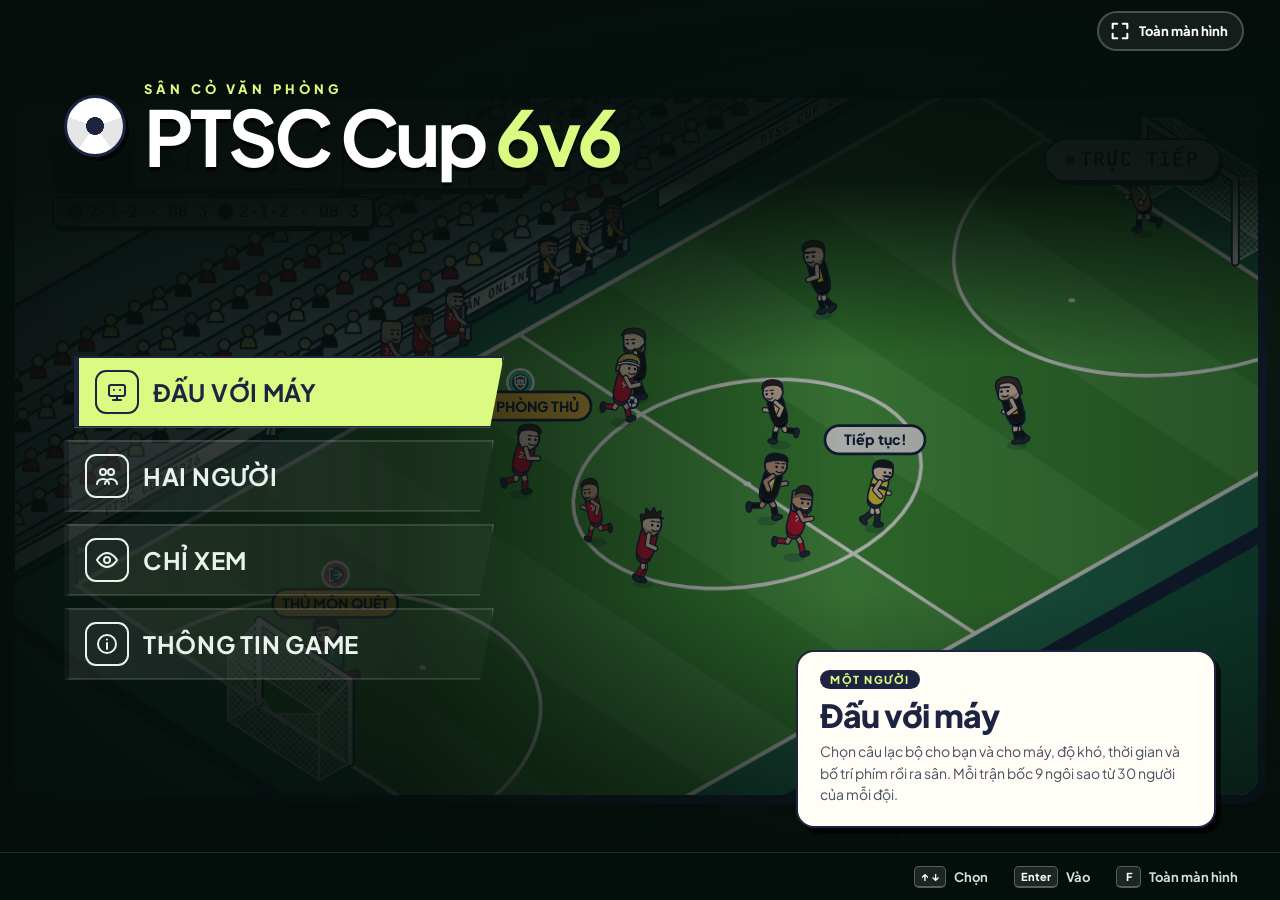
==== commit d1053ef6: "Skill cố định theo cầu thủ, hồi chiêu 10 phút, bộ lối chơi mới cho sân 6 người, menu dùng phím - Ski" ====
--- a/index.html
+++ b/index.html
@@ -5,7 +5,7 @@
 <meta name="viewport" content="width=device-width, initial-scale=1, viewport-fit=cover">
 <meta name="theme-color" content="#06110d">
 <title>PTSC Cup 6v6</title>
-<link rel="stylesheet" href="game.css?v=20261018-cards">
+<link rel="stylesheet" href="game.css?v=20261018-skills">
 </head>
 <body>
 <!-- The whole game is one stage: every menu, setting, guide and the match itself live inside it. -->
@@ -119,10 +119,10 @@
     </div>
   </div>
 </main>
-<script src="ptsc-football.js?v=20261018-cards" defer></script>
-<script src="teams.js?v=20261018-cards" defer></script>
-<script src="keymap.js?v=20261018-cards" defer></script>
-<script src="penalties.js?v=20261018-cards" defer></script>
-<script src="game.js?v=20261018-cards" defer></script>
+<script src="ptsc-football.js?v=20261018-skills" defer></script>
+<script src="teams.js?v=20261018-skills" defer></script>
+<script src="keymap.js?v=20261018-skills" defer></script>
+<script src="penalties.js?v=20261018-skills" defer></script>
+<script src="game.js?v=20261018-skills" defer></script>
 </body>
 </html>
--- a/game.css
+++ b/game.css
@@ -489,6 +489,8 @@
 .pcard-facts dt { color: #48505f; font-size: 12px; font-weight: 700; }
 .pcard-facts dd { margin: 0; font-size: 12px; font-weight: 800; text-align: right; }
 .pcard-facts dd small { color: var(--muted); font-weight: 700; }
+.pcard-skill { display: inline-flex; align-items: center; gap: 4px; margin-left: 6px; white-space: nowrap; }
+.pcard-skill svg { width: 18px; height: 18px; flex: none; }
 .pcard-facts .pos-badge { min-width: 0; padding: 0 4px; font-size: 10px; }
 .br-item.player-row { grid-template-columns: auto minmax(0, 1fr) auto; gap: 10px; min-height: 46px; padding: 6px 12px; }
 .br-item.player-row .club-ovr { font-size: 17px; }
@@ -812,3 +814,7 @@
 }
 /* Touch screens have no keyboard prompts to read. */
 @media (hover: none) { span.prompt, .pause-prompts { display: none; } }
+
+/* A game, not a page: nothing to select or copy outside text fields. */
+body, #game { -webkit-user-select: none; user-select: none; -webkit-touch-callout: none; }
+#game input, #game textarea { -webkit-user-select: text; user-select: text; }
